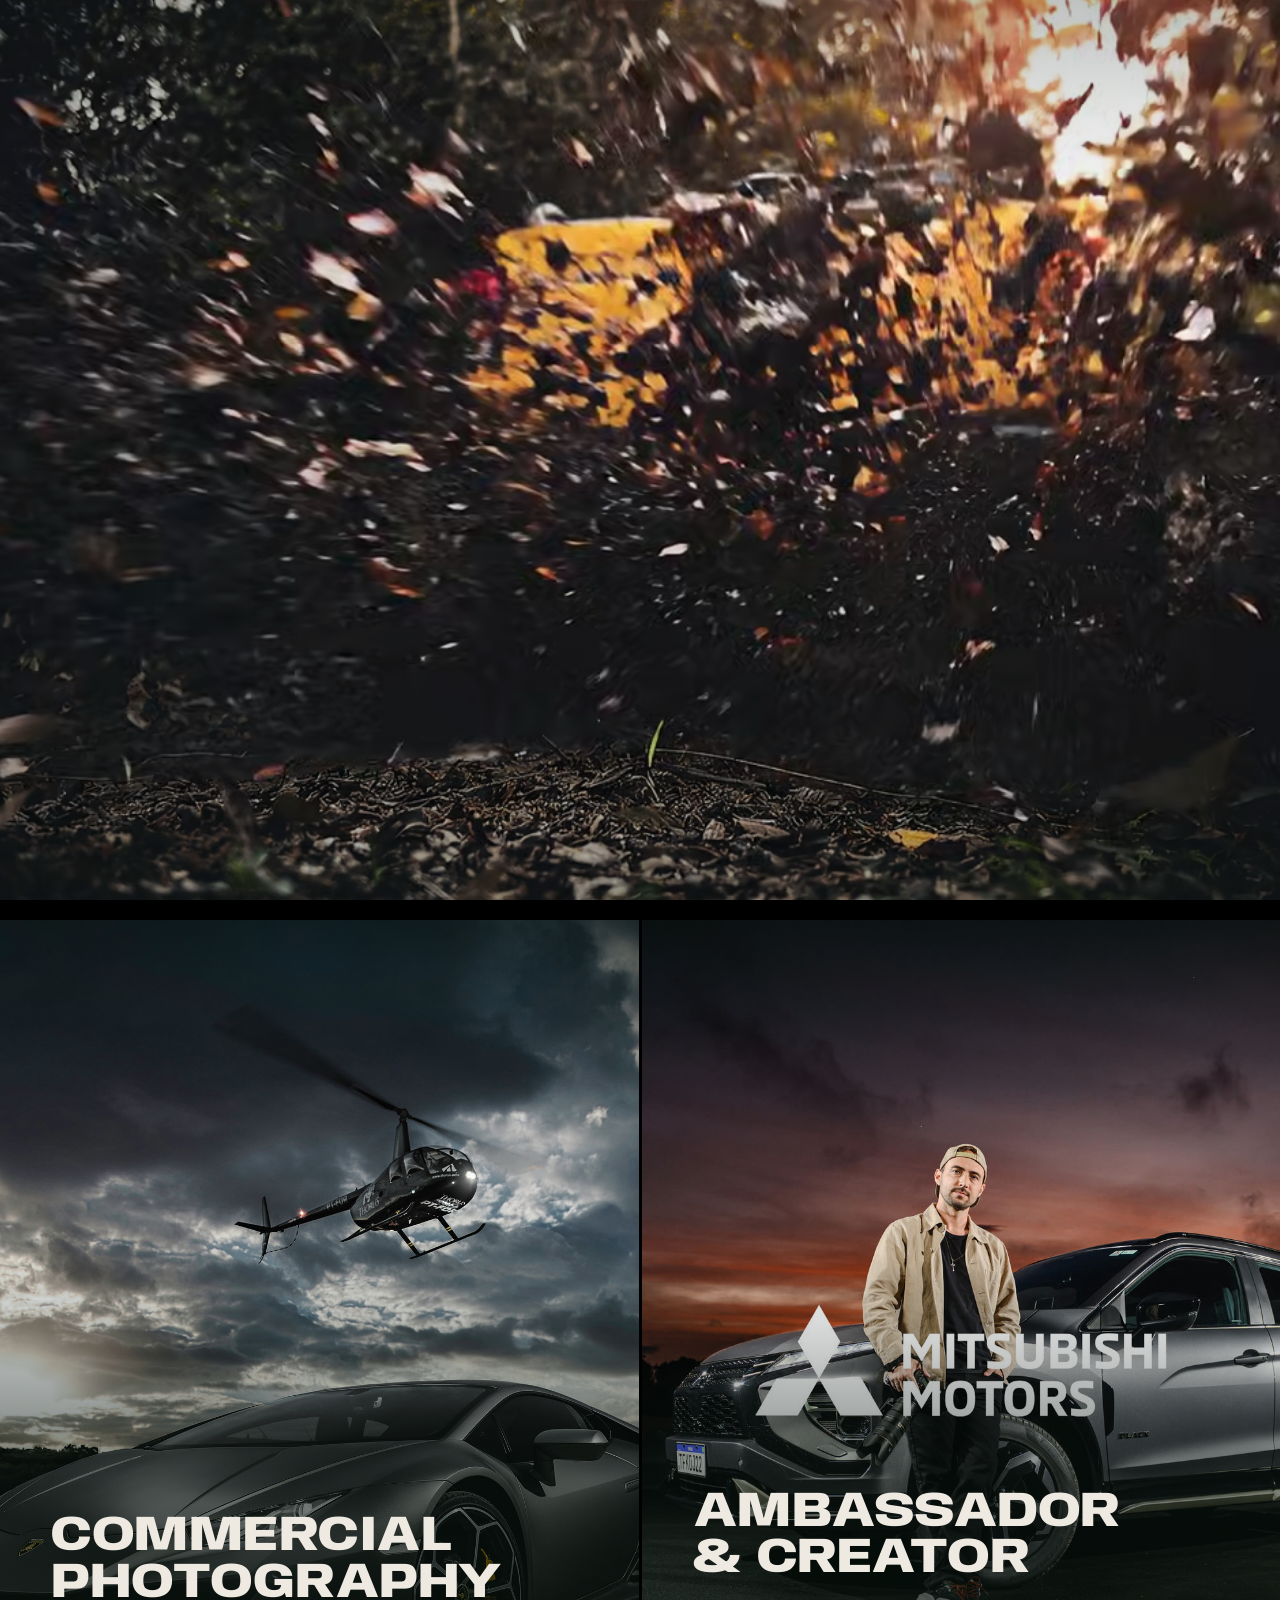
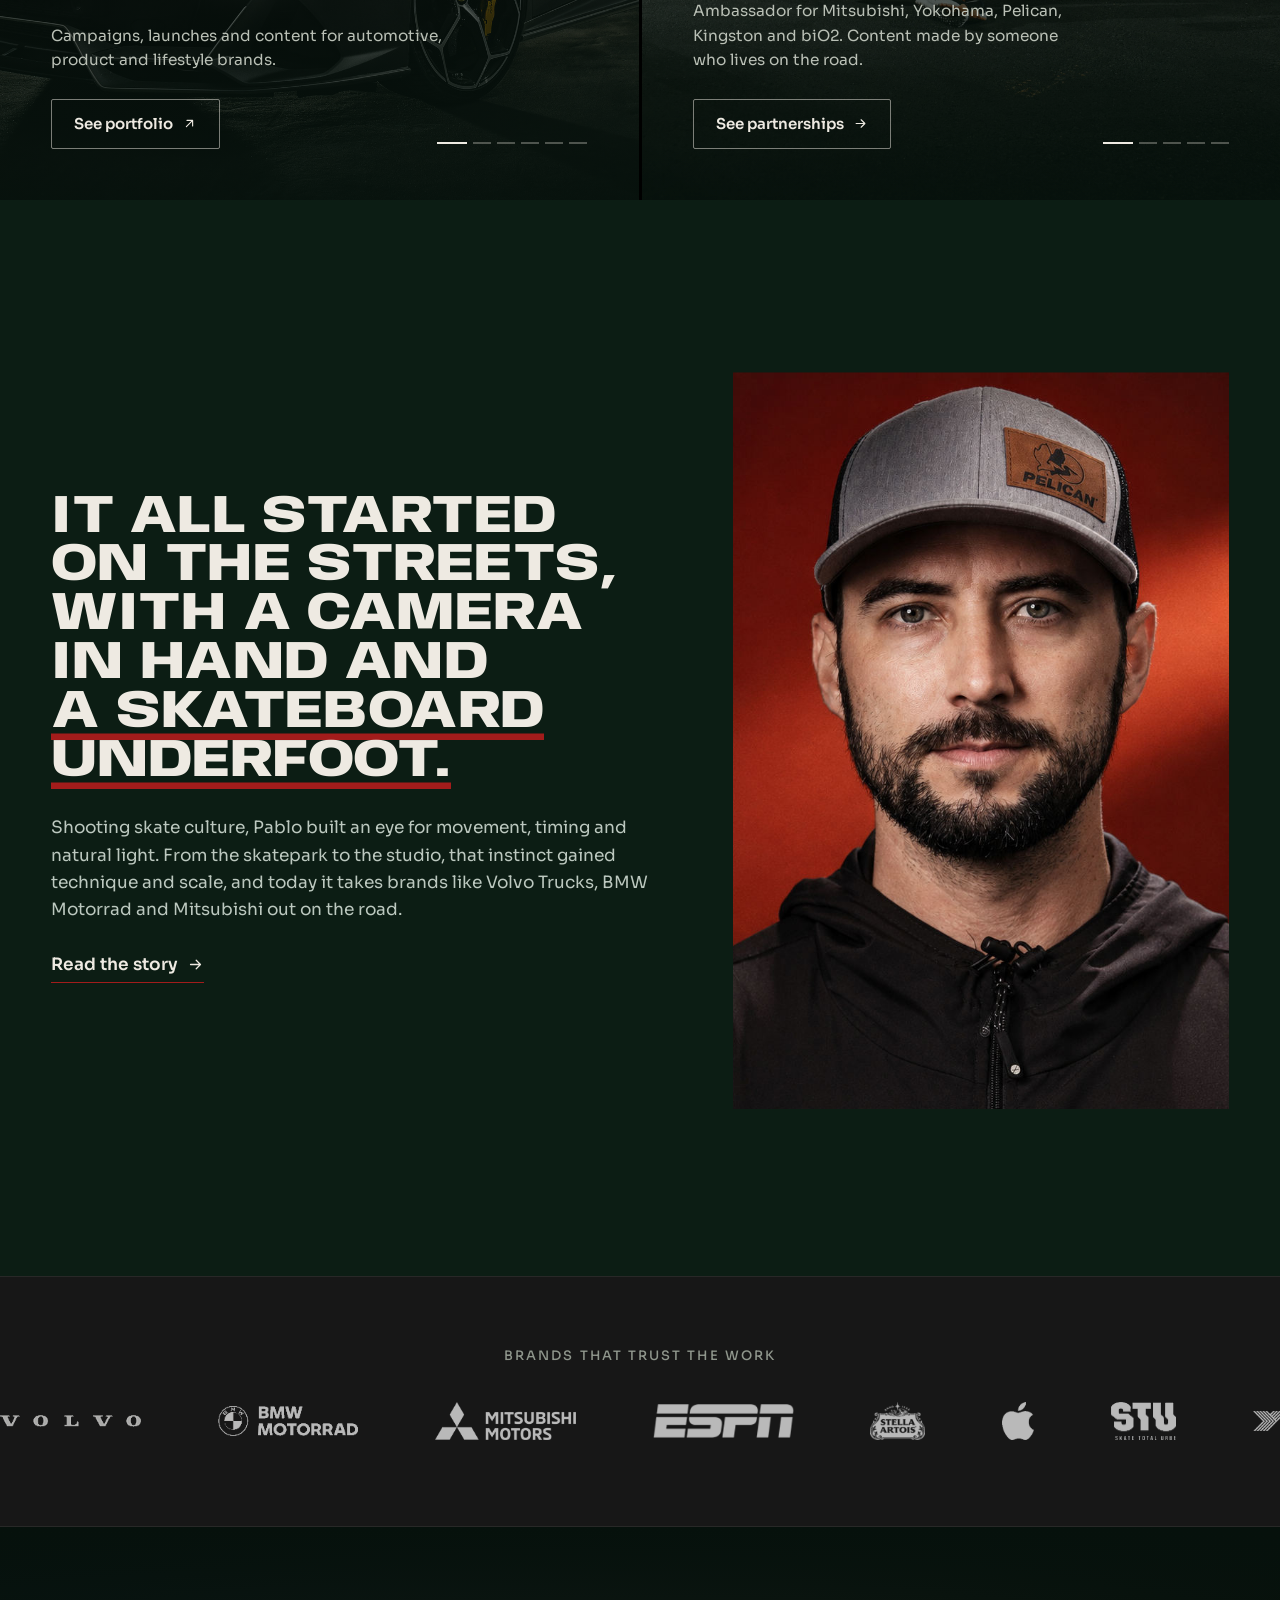
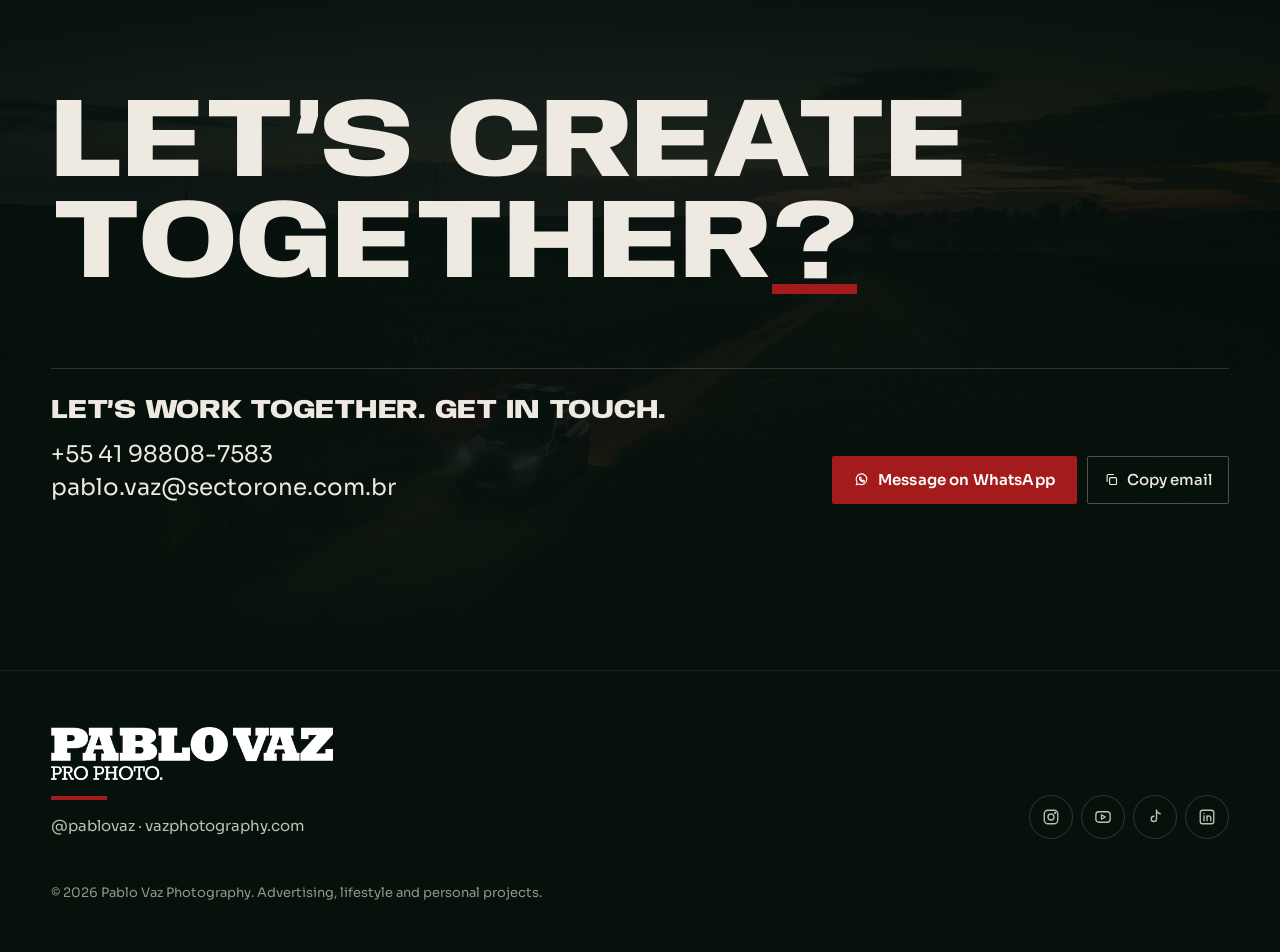
==== index.html @ 0d86bcf2 "Add files via upload" ====
<!DOCTYPE html>
<html lang="en" data-red="carmesim" data-font="esportivo" data-texto="sora">
<head>
<meta charset="utf-8">
<meta name="viewport" content="width=device-width, initial-scale=1">
<title>Pablo Vaz Photography</title>
<meta name="description" content="Pablo Vaz, commercial automotive, off-road and lifestyle photographer and brand ambassador.">
<link rel="canonical" href="https://www.vazphotography.com/">
<link rel="alternate" hreflang="pt-BR" href="https://www.pablovaz.com/">
<link rel="alternate" hreflang="en" href="https://www.vazphotography.com/">
<link rel="alternate" hreflang="x-default" href="https://www.pablovaz.com/">
<link rel="preconnect" href="https://fonts.googleapis.com">
<link rel="preconnect" href="https://fonts.gstatic.com" crossorigin>
<link rel="stylesheet" href="https://fonts.googleapis.com/css2?family=Sora:wght@400;500;600&family=Zilla+Slab:wght@600;700&family=Anybody:wdth,wght@50..150,800&family=Gloock&display=swap">
<script>try{if("scrollRestoration" in history)history.scrollRestoration="manual";var nv=performance.getEntriesByType&&performance.getEntriesByType("navigation")[0];if(location.hash&&nv&&nv.type==="reload")history.replaceState(null,"",location.pathname+location.search);if(!location.hash)window.scrollTo(0,0)}catch(e){}
try{if(!location.hash&&!matchMedia("(prefers-reduced-motion: reduce)").matches)document.documentElement.classList.add("vid","intro-on")}catch(e){}</script>
<link rel="stylesheet" href="css/site.css">

</head>
<body>

<header class="top" id="top">
  <div class="wrap">
    <a class="mark" href="#inicio" aria-label="Pablo Vaz Pro Photo, home"><img src="img/logo.png" width="500" height="94" alt="Pablo Vaz Pro Photo"></a>
    <nav class="nav" aria-label="Main">
      <a class="l" href="https://pablovaz.myportfolio.com" target="_blank" rel="noopener">Portfolio <svg class="i" viewBox="0 0 24 24" aria-hidden="true"><path d="M7 17 17 7M8 7h9v9"/></svg></a>
      <a class="l" href="/about">About</a>
      <a class="l" href="/partnerships">Partnerships</a>
      <a class="l" href="#contato">Contact</a>
      <div class="lang" role="group" aria-label="Language"><a href="https://www.pablovaz.com/" lang="pt-BR" hreflang="pt-BR" aria-label="Português (Brasil)"><svg viewBox="0 0 28 20" aria-hidden="true"><rect width="28" height="20" fill="#009C3B"/><path d="M14 2.6 25.4 10 14 17.4 2.6 10Z" fill="#FFDF00"/><circle cx="14" cy="10" r="4.7" fill="#002776"/><path d="M9.5 9.2c2.9-.7 6.3-.2 9 1.4" stroke="#fff" stroke-width=".9" fill="none"/></svg></a><a href="https://www.vazphotography.com/" lang="en" hreflang="en" aria-label="English (US)" aria-current="true"><svg viewBox="0 0 28 20" aria-hidden="true"><rect width="28" height="20" fill="#fff"/><rect y="0.000" width="28" height="1.538" fill="#B22234"/><rect y="3.077" width="28" height="1.538" fill="#B22234"/><rect y="6.154" width="28" height="1.538" fill="#B22234"/><rect y="9.231" width="28" height="1.538" fill="#B22234"/><rect y="12.308" width="28" height="1.538" fill="#B22234"/><rect y="15.385" width="28" height="1.538" fill="#B22234"/><rect y="18.462" width="28" height="1.538" fill="#B22234"/><rect width="12" height="10.769" fill="#3C3B6E"/><circle cx="1.40" cy="1.50" r=".45" fill="#fff"/><circle cx="3.50" cy="1.50" r=".45" fill="#fff"/><circle cx="5.60" cy="1.50" r=".45" fill="#fff"/><circle cx="7.70" cy="1.50" r=".45" fill="#fff"/><circle cx="9.80" cy="1.50" r=".45" fill="#fff"/><circle cx="2.45" cy="4.00" r=".45" fill="#fff"/><circle cx="4.55" cy="4.00" r=".45" fill="#fff"/><circle cx="6.65" cy="4.00" r=".45" fill="#fff"/><circle cx="8.75" cy="4.00" r=".45" fill="#fff"/><circle cx="10.85" cy="4.00" r=".45" fill="#fff"/><circle cx="1.40" cy="6.50" r=".45" fill="#fff"/><circle cx="3.50" cy="6.50" r=".45" fill="#fff"/><circle cx="5.60" cy="6.50" r=".45" fill="#fff"/><circle cx="7.70" cy="6.50" r=".45" fill="#fff"/><circle cx="9.80" cy="6.50" r=".45" fill="#fff"/><circle cx="2.45" cy="9.00" r=".45" fill="#fff"/><circle cx="4.55" cy="9.00" r=".45" fill="#fff"/><circle cx="6.65" cy="9.00" r=".45" fill="#fff"/><circle cx="8.75" cy="9.00" r=".45" fill="#fff"/><circle cx="10.85" cy="9.00" r=".45" fill="#fff"/></svg></a></div>
      <button class="burger" aria-label="Open menu" aria-expanded="false" aria-controls="sheet"><span></span></button>
    </nav>
  </div>
</header>
<div class="sheet" id="sheet" aria-label="Menu">
  <a class="dfont" href="https://pablovaz.myportfolio.com" target="_blank" rel="noopener">Portfolio</a>
  <a class="dfont" href="/about">About</a>
  <a class="dfont" href="/partnerships">Partnerships</a>
  <a class="dfont" href="#contato">Contact</a>
</div>

<main>
<section class="hero" id="inicio">
  <div class="ph"><img src="img/hero-169.jpg" width="2400" height="1350" alt="Yellow pickup truck on an off-road forest trail kicking up leaves and mud" fetchpriority="high"><video id="intro" muted autoplay playsinline webkit-playsinline disablepictureinpicture preload="auto" aria-hidden="true"></video></div>
  <div class="wrap">
    <h1 class="display">
      <span class="ln"><span>Photography</span></span>
      <span class="ln"><span>for brands</span></span>
      <span class="ln"><span>that go <span class="underline">far.</span></span></span>
    </h1>
    <p class="lead">Commercial automotive, off-road and lifestyle photography. 23 years creating images for Volvo Trucks, BMW Motorrad, Mitsubishi and ESPN.</p>
    <div class="ctas">
      <a class="btn btn-red" href="https://pablovaz.myportfolio.com" target="_blank" rel="noopener">Portfolio <svg class="i" viewBox="0 0 24 24" aria-hidden="true"><path d="M5 12h14M13 6l6 6-6 6"/></svg></a>
    </div>
  </div>
  <a class="cue" href="#frentes" aria-label="Scroll to content"><svg class="i" viewBox="0 0 24 24" aria-hidden="true"><path d="M12 5v14M6 13l6 6 6-6"/></svg></a>
</section>

<section class="choose" id="frentes" aria-label="Two paths">
  <a class="opt" href="https://pablovaz.myportfolio.com" target="_blank" rel="noopener">
    <div class="slides" aria-hidden="true">
      <img src="img/com/1.jpg" alt="Lamborghini Huracán with a helicopter in the background" loading="lazy" decoding="async">
      <img src="img/com/2.jpg" alt="Skater mid-trick at STU" loading="lazy" decoding="async">
      <img src="img/com/3.jpg" alt="Model leaning on an electric SUV in the studio" loading="lazy" decoding="async">
      <img src="img/com/4.jpg" alt="Yacht cruising at sunset" loading="lazy" decoding="async">
      <img src="img/com/5.jpg" alt="Geely EX5 tail light" loading="lazy" decoding="async">
      <img src="img/com/6.jpg" alt="Smirnoff bottle on aged paper" loading="lazy" decoding="async">
    </div>
    <div class="in">
      <h2 class="dfont">Commercial<br>photography</h2>
      <p>Campaigns, launches and content for automotive, product and lifestyle brands.</p>
      <span class="pill">See portfolio <svg class="i" viewBox="0 0 24 24" aria-hidden="true"><path d="M7 17 17 7M8 7h9v9"/></svg></span>
    </div>
    <div class="dots" aria-hidden="true"><i></i><i></i><i></i><i></i><i></i><i></i></div>
  </a>
  <a class="opt" href="/partnerships">
    <div class="slides" aria-hidden="true">
      <img src="img/parc/mitsubishi.jpg" alt="Pablo Vaz with a Mitsubishi SUV" loading="lazy" decoding="async">
      <img src="img/parc/yokohama.jpg" alt="Yokohama Geolandar tire on the trail" loading="lazy" decoding="async">
      <img src="img/parc/pelican.jpg" alt="Pelican case with a drone in a truck bed" loading="lazy" decoding="async">
      <img src="img/parc/kingston.jpg" alt="Kingston card going into the camera" loading="lazy" decoding="async">
      <img src="img/parc/bio2.jpg" alt="Pablo Vaz wearing a biO2 cap and sunglasses" loading="lazy" decoding="async">
    </div>
    <div class="in">
      <h2 class="dfont">Ambassador<br>&amp; Creator</h2>
      <p>Ambassador for Mitsubishi, Yokohama, Pelican, Kingston and biO2. Content made by someone who lives on the road.</p>
      <span class="pill">See partnerships <svg class="i" viewBox="0 0 24 24" aria-hidden="true"><path d="M5 12h14M13 6l6 6-6 6"/></svg></span>
    </div>
    <div class="dots" aria-hidden="true"><i></i><i></i><i></i><i></i><i></i></div>
  </a>
</section>

<section class="story sec" id="historia">
  <div class="wrap grid">
    <div>
      <blockquote class="dfont rv">It all started on the streets, with a camera in hand and <em>a skateboard underfoot.</em></blockquote>
      <p class="rv">Shooting skate culture, Pablo built an eye for movement, timing and natural light. From the skatepark to the studio, that instinct gained technique and scale, and today it takes brands like Volvo Trucks, BMW Motorrad and Mitsubishi out on the road.</p>
      <a class="link rv" href="/about">Read the story <svg class="i" viewBox="0 0 24 24" aria-hidden="true"><path d="M5 12h14M13 6l6 6-6 6"/></svg></a>
    </div>
    <figure class="rv-clip"><div class="media" data-parallax="0.1"><img src="img/retrato.jpg" width="1254" height="1254" loading="lazy" decoding="async" alt="Portrait of Pablo Vaz wearing a cap, red background"></div></figure>
  </div>
</section>

<section class="clients" aria-labelledby="t-cli">
  <h2 id="t-cli">Brands that trust the work</h2>
  <div class="marquee">
    <ul>
      <li><img src="img/logos/volvo.png" alt="Volvo Trucks"></li>
      <li><img src="img/logos/bmw.png" alt="BMW Motorrad"></li>
      <li><img src="img/logos/mitsubishi.png" alt="Mitsubishi Motors"></li>
      <li><img src="img/logos/espn.png" alt="ESPN"></li>
      <li><img src="img/logos/stella.png" alt="Stella Artois"></li>
      <li><img src="img/logos/apple.png" alt="Apple"></li>
      <li><img src="img/logos/stu.png" alt="STU"></li>
      <li><img src="img/logos/yokohama.png" alt="Yokohama"></li>
      <li><img src="img/logos/pelican.png" alt="Pelican"></li>
      <li><img src="img/logos/kingston.png" alt="Kingston"></li>
    </ul>
    <ul aria-hidden="true">
      <li><img src="img/logos/volvo.png" alt=""></li>
      <li><img src="img/logos/bmw.png" alt=""></li>
      <li><img src="img/logos/mitsubishi.png" alt=""></li>
      <li><img src="img/logos/espn.png" alt=""></li>
      <li><img src="img/logos/stella.png" alt=""></li>
      <li><img src="img/logos/apple.png" alt=""></li>
      <li><img src="img/logos/stu.png" alt=""></li>
      <li><img src="img/logos/yokohama.png" alt=""></li>
      <li><img src="img/logos/pelican.png" alt=""></li>
      <li><img src="img/logos/kingston.png" alt=""></li>
    </ul>
  </div>
</section>

<section class="contact sec" id="contato">
  <div class="bgimg" aria-hidden="true"><img src="img/estrada.jpg" alt="" loading="lazy" decoding="async"></div>
  <div class="wrap">
    <h2 class="display big rv">Let&rsquo;s create<br>together<span class="underline">?</span></h2>
    <div class="row rv">
      <div>
        <h3 class="dfont">Let&rsquo;s work together. Get in touch.</h3>
        <p><a href="https://wa.me/5541988087583" target="_blank" rel="noopener">+55 41 98808-7583</a><br><a href="mailto:pablo.vaz@sectorone.com.br">pablo.vaz@sectorone.com.br</a></p>
      </div>
      <div class="acts">
        <a class="btn btn-red" href="https://wa.me/5541988087583" target="_blank" rel="noopener">
          <svg class="i" viewBox="0 0 24 24" aria-hidden="true"><path d="M20.5 11.6a8.5 8.5 0 0 1-12.6 7.5L3.5 20.5l1.4-4.3a8.5 8.5 0 1 1 15.6-4.6Z"/><path d="M9 8.6c.2-.5.5-.5.8-.5h.5c.2 0 .4 0 .5.4l.7 1.6c.1.2 0 .4-.1.6l-.5.6c-.1.1-.2.3 0 .5.5.8 1.3 1.6 2.2 2.1.2.1.4.1.5 0l.6-.7c.2-.2.4-.2.6-.1l1.6.8c.2.1.3.2.3.4 0 .5-.2 1.2-.8 1.5-.6.3-1.5.4-3-.3a9 9 0 0 1-3.7-3.6c-.7-1.3-.5-2.4-.2-2.9Z"/></svg>
          Message on WhatsApp</a>
        <button class="copy-btn" data-copy="pablo.vaz@sectorone.com.br"><svg class="i" viewBox="0 0 24 24" aria-hidden="true"><rect x="9" y="9" width="11" height="11" rx="1.5"/><path d="M5 15V5.5A1.5 1.5 0 0 1 6.5 4H15"/></svg><span>Copy email</span></button>
      </div>
    </div>
  </div>
</section>
</main>

<footer>
  <div class="wrap">
    <div class="sign"><img src="img/logo.png" width="500" height="94" alt="Pablo Vaz Pro Photo" loading="lazy"><i></i><span>@pablovaz · vazphotography.com</span></div>
    <div class="social">
      <a href="https://www.instagram.com/pablovaz" target="_blank" rel="noopener" aria-label="Instagram"><svg class="i" viewBox="0 0 24 24"><rect x="3" y="3" width="18" height="18" rx="5"/><circle cx="12" cy="12" r="4"/><circle cx="17.5" cy="6.5" r=".6" fill="currentColor"/></svg></a>
      <a href="https://www.youtube.com/pablovaz" target="_blank" rel="noopener" aria-label="YouTube"><svg class="i" viewBox="0 0 24 24"><rect x="2.5" y="5" width="19" height="14" rx="4"/><path d="m10 9 5 3-5 3Z"/></svg></a>
      <a href="https://www.tiktok.com/@pablovazfoto" target="_blank" rel="noopener" aria-label="TikTok"><svg class="i" viewBox="0 0 24 24"><path d="M14 3v11.5a3.5 3.5 0 1 1-3.5-3.5"/><path d="M14 3c.4 2.7 2.3 4.5 5 4.7"/></svg></a>
      <a href="https://www.linkedin.com/in/photovaz/" target="_blank" rel="noopener" aria-label="LinkedIn"><svg class="i" viewBox="0 0 24 24"><rect x="3" y="3" width="18" height="18" rx="3"/><path d="M8 10.5V17M8 7.2v.1M12 17v-6.5M12 13.5c0-1.8 1-3 2.5-3s2.5 1 2.5 3V17"/></svg></a>
    </div>
    <p class="legal">© 2026 Pablo Vaz Photography. Advertising, lifestyle and personal projects.</p>
  </div>
</footer>

<script src="js/site.js"></script>
<script>
(function(){
  var root=document.documentElement;
  // Hero: intro video, then the still photo with a slow zoom out

  var hero=document.getElementById('inicio'), vid=document.getElementById('intro');
  function go(){ if(hero.classList.contains('go'))return; root.classList.remove('intro-on'); hero.classList.add('go') }
  function still(){ if(hero.classList.contains('go'))return; if(vid)vid.remove(); go() }
  if(root.classList.contains('vid')&&vid&&vid.play){
    var started=false;
    vid.muted=true; vid.defaultMuted=true; vid.setAttribute('muted','');
    var W=window.innerWidth,H=window.innerHeight,tall=W<900&&H>W;
    vid.poster=tall?'img/intro-poster-mobile.jpg':'img/intro-poster.jpg';
    vid.src=tall?'img/intro-mobile.mp4':(W<900?'img/intro-720.mp4':'img/intro.mp4');
    vid.addEventListener('playing',function(){started=true});
    vid.addEventListener('ended',function(){vid.classList.add('out');go();setTimeout(function(){vid.remove()},900)});
    var usedAnim=false;
    function fallback(){
      if(usedAnim||hero.classList.contains('go'))return; usedAnim=true;
      var a=new Image(); a.className='anim'; a.alt=''; a.setAttribute('aria-hidden','true');
      a.onload=function(){ if(vid)vid.remove(); setTimeout(function(){a.classList.add('out');go();setTimeout(function(){a.remove()},900)},4000) };
      a.onerror=function(){ a.remove(); still() };
      a.src=tall?'img/intro-mobile.avif':'img/intro-wide.avif';
      vid.parentElement.appendChild(a);
      setTimeout(function(){ if(!a.complete)still() },8000);
    }
    vid.addEventListener('error',fallback);
    var pr=vid.play(); if(pr&&pr.catch)pr.catch(fallback);
    setTimeout(function(){if(!started)fallback()},9000);
    window.addEventListener('load',function(){window.scrollTo(0,0)});
  } else { root.classList.remove('vid','intro-on'); hero.classList.add('go') }
})();
</script>
</body>
</html>
---- css/site.css ----
:root{
  color-scheme: dark;
  --carvao:#171717;
  --mata:#06110C;
  --verde:#0C1D14;
  --musgo:#23402D;
  --osso:#EEEAE2;
  --osso-2:#BAC0B6;
  --osso-3:#8F968C;
  --carmesim:#A31C1B;
  --mitsubishi:#E60012;
  --red:var(--carmesim);
  --body:"Sora",system-ui,-apple-system,"Segoe UI",sans-serif;--bvar:normal;
  --gutter:clamp(16px,4vw,56px);
  --ease:cubic-bezier(.16,1,.3,1);
  /* display font (switchable) */
  --display:"Zilla Slab",Georgia,serif;--dw:700;--dtt:uppercase;--dls:-.01em;--dlh:.94;--ds:1;--dvar:normal;
}
html[data-texto="bricolage"]{--body:"Bricolage Grotesque",system-ui,sans-serif;--bvar:normal}
html[data-texto="sora"]{--body:"Sora",system-ui,sans-serif;--bvar:normal}
html[data-font="esportivo"]{--display:"Anybody","Arial Black",sans-serif;--dw:800;--dtt:uppercase;--dls:-.01em;--dlh:.92;--ds:.8;--dvar:"wdth" 118}
html[data-font="editorial"]{--display:"Gloock",Georgia,serif;--dw:400;--dtt:none;--dls:-.02em;--dlh:1;--ds:.96;--dvar:normal}
:root:not([data-theme="light"]){color-scheme:dark}
@media (prefers-color-scheme: dark){:root:not([data-theme="light"]){--bg:var(--carvao)}}
:root[data-theme="dark"]{--bg:var(--carvao)}

*{box-sizing:border-box;margin:0;padding:0}
html{scroll-behavior:smooth;-webkit-text-size-adjust:100%}
body{background:var(--carvao);color:var(--osso);font-family:var(--body);font-variation-settings:var(--bvar);font-size:17px;line-height:1.6;overflow-x:hidden;-webkit-font-smoothing:antialiased;scrollbar-color:var(--musgo) var(--mata)}
::selection{background:var(--red);color:#fff}
::-webkit-scrollbar{width:10px;background:var(--mata)}
::-webkit-scrollbar-thumb{background:var(--musgo);border-radius:10px;border:2px solid var(--mata)}
:focus-visible{outline:2px solid var(--red);outline-offset:3px;border-radius:2px}
img{display:block;max-width:100%;height:auto}
a{color:inherit;text-underline-offset:.25em;text-decoration-thickness:1px}
.wrap{padding-inline:var(--gutter);max-width:1480px;margin-inline:auto}
.display,.dfont{font-family:var(--display);font-weight:var(--dw);text-transform:var(--dtt);letter-spacing:var(--dls);line-height:var(--dlh);font-variation-settings:var(--dvar)}
.display{text-wrap:balance}
svg.i{width:1em;height:1em;flex:none;stroke:currentColor;fill:none;stroke-width:1.8;stroke-linecap:round;stroke-linejoin:round}

/* Buttons */
.btn{display:inline-flex;align-items:center;gap:.6em;min-height:48px;padding:.8em 1.4em;font:600 15px/1 var(--body);letter-spacing:.01em;text-decoration:none;border-radius:2px;border:1px solid transparent;cursor:pointer;transition:background .3s var(--ease),color .3s var(--ease),border-color .3s var(--ease),transform .3s var(--ease)}
.btn-red{background:var(--red);color:#fff}
.btn-red:hover{background:color-mix(in srgb,var(--red) 82%,#fff)}
.btn-ghost{border-color:rgba(238,234,226,.45);color:var(--osso);background:rgba(10,14,11,.25)}
.btn-ghost:hover{border-color:var(--osso);background:rgba(238,234,226,.08)}
.btn[aria-disabled="true"]{opacity:.55;cursor:default;pointer-events:none}
.btn:active{transform:translateY(1px)}
.btn .i{transition:transform .4s var(--ease)}
.btn:hover .i{transform:translateX(3px)}

/* Header */
.top{position:fixed;inset:0 0 auto 0;z-index:40;background:linear-gradient(180deg,rgba(6,17,12,.7),rgba(6,17,12,0))}
.top.scrolled{background:rgba(12,29,20,.86);backdrop-filter:blur(14px) saturate(1.2);-webkit-backdrop-filter:blur(14px) saturate(1.2);box-shadow:0 1px 0 rgba(238,234,226,.06)}
.top .wrap{display:flex;align-items:center;justify-content:space-between;height:80px;gap:24px}
.mark{display:block;text-decoration:none;filter:drop-shadow(0 2px 10px rgba(0,0,0,.45))}
.mark img{height:40px;width:auto}
.nav{display:flex;align-items:center;gap:34px}
.nav a.l{font-size:15px;font-weight:500;text-decoration:none;color:var(--osso);display:inline-flex;align-items:center;gap:.35em;position:relative;padding-block:6px;text-shadow:0 1px 14px rgba(0,0,0,.6);transition:color .3s}
.nav a.l::after{content:"";position:absolute;left:0;right:0;bottom:0;height:2px;background:var(--red);transform:scaleX(0);transform-origin:left;transition:transform .45s var(--ease)}
.nav a.l:hover::after{transform:scaleX(1)}
.burger{display:none;background:none;border:0;color:var(--osso);width:48px;height:48px;align-items:center;justify-content:center;cursor:pointer}
.burger span{display:block;width:24px;height:2px;background:currentColor;position:relative;transition:background .2s}
.burger span::before,.burger span::after{content:"";position:absolute;left:0;width:24px;height:2px;background:currentColor;transition:transform .35s var(--ease)}
.burger span::before{top:-7px}.burger span::after{top:7px}
.menu-open .burger span{background:transparent}
.menu-open .burger span::before{transform:translateY(7px) rotate(45deg)}
.menu-open .burger span::after{transform:translateY(-7px) rotate(-45deg)}
.sheet{position:fixed;inset:0;z-index:35;background:var(--verde);display:flex;flex-direction:column;justify-content:flex-end;padding:96px var(--gutter) 120px;clip-path:inset(0 0 100% 0);transition:clip-path .6s var(--ease);visibility:hidden}
.menu-open .sheet{clip-path:inset(0);visibility:visible}
.sheet a{font-size:calc(var(--ds)*clamp(44px,13vw,72px));line-height:1.06;text-decoration:none;display:block}

/* Hero */
.hero{position:relative;height:100svh;min-height:600px;overflow:hidden}
.hero .ph{position:absolute;inset:0;transform-origin:47% 60%;animation:arrive 3s cubic-bezier(.2,.75,.2,1) both}
.hero .ph img,.hero .ph video{position:absolute;inset:0;width:100%;height:100%;object-fit:cover;object-position:50% 50%}
.hero .ph img{transform-origin:47% 60%;animation:zoomout 42s cubic-bezier(.3,.1,.3,1) both}
.hero .ph video{display:none}
/* video intro mode */
.vid .hero .ph{animation:none;transform:scale(1.09)}
.vid .hero .ph img{animation:none;transition:opacity .7s ease}
.intro-on .hero .ph img{opacity:0}
.hero{background:#000}
.vid .hero .ph video{display:block;transition:opacity .7s ease}
.vid .hero .ph video.out,.hero .ph img.anim.out{opacity:0}
.hero .ph img.anim{position:absolute;inset:0;width:100%;height:100%;object-fit:cover;object-position:50% 50%;opacity:1!important;animation:none;transition:opacity .7s ease}
@media (max-width:899px) and (orientation:portrait){.hero .ph img{object-position:46% 50%}}
.vid .hero.go .ph{animation:zoomout 42s cubic-bezier(.3,.1,.3,1) both}
.vid .hero:not(.go) h1 .ln > span,.vid .hero:not(.go) .lead,.vid .hero:not(.go) .ctas,.vid .hero:not(.go) .cue,.vid .hero:not(.go) .underline::after{animation:none;opacity:0}
.vid .hero h1 .ln:nth-child(1) > span{animation-delay:.1s}
.vid .hero h1 .ln:nth-child(2) > span{animation-delay:.22s}
.vid .hero h1 .ln:nth-child(3) > span{animation-delay:.34s}
.vid .hero .underline::after{animation-delay:.9s}
.vid .hero .lead{animation-delay:.7s}
.vid .hero .ctas{animation-delay:.85s}
.vid .hero .cue{animation-delay:1.1s}
.vid .hero::after{opacity:.35;transition:opacity 1.2s ease}
.vid .hero.go::after{opacity:1}
.intro-on .top{opacity:0;pointer-events:none}
.top{transition:opacity .8s ease,background .4s var(--ease),backdrop-filter .4s}
.hero::after{content:"";position:absolute;inset:0;background:
  linear-gradient(180deg,rgba(6,17,12,.72) 0%,rgba(6,17,12,.3) 13%,rgba(6,17,12,0) 28%),
  linear-gradient(0deg,rgba(6,17,12,.92) 0%,rgba(6,17,12,.35) 42%,rgba(6,17,12,0) 70%),
  linear-gradient(90deg,rgba(6,17,12,.55) 0%,rgba(6,17,12,0) 55%);pointer-events:none}
.hero .wrap{position:relative;z-index:2;height:100%;display:flex;flex-direction:column;justify-content:flex-end;padding-bottom:clamp(48px,9vh,96px)}
.hero h1{font-size:calc(var(--ds)*clamp(44px,7.2vw,108px))}
.hero h1 .ln{display:block;white-space:nowrap;overflow:hidden;padding:.14em 0 .06em;margin-top:-.14em}
.hero h1 .ln > span{display:inline-block;animation:rise 1.2s var(--ease) both}
.hero h1 .ln:nth-child(1) > span{animation-delay:1.5s}
.hero h1 .ln:nth-child(2) > span{animation-delay:1.64s}
.hero h1 .ln:nth-child(3) > span{animation-delay:1.78s}
.underline{position:relative;display:inline-block}
.underline::after{content:"";position:absolute;left:0;right:0;bottom:.02em;height:.09em;background:var(--red);transform-origin:left;animation:bar 1s var(--ease) 2.3s both}
.hero p.lead{margin-top:26px;max-width:46ch;font-size:clamp(16px,1.35vw,19px);color:var(--osso-2);animation:fade 1s var(--ease) 2.2s both}
.hero .ctas{display:flex;flex-wrap:wrap;gap:12px;margin-top:30px;animation:fade 1s var(--ease) 2.35s both}
.cue{position:absolute;right:var(--gutter);bottom:clamp(48px,9vh,96px);z-index:2;width:52px;height:52px;border-radius:50%;border:1px solid rgba(238,234,226,.4);display:grid;place-items:center;color:var(--osso);text-decoration:none;animation:fade 1s var(--ease) 2.6s both;transition:border-color .3s,background .3s}
.cue:hover{border-color:var(--osso);background:rgba(238,234,226,.08)}
.cue svg{width:20px;height:20px;animation:bob 2.2s var(--ease) 3.4s infinite}
@keyframes bob{0%,100%{transform:none}50%{transform:translateY(5px)}}
@keyframes arrive{
  0%{transform:scale(1.55) translate(3%,2%);filter:blur(10px) brightness(.55)}
  8%{transform:scale(1.42) translate(2.2%,1.2%)}
  16%{transform:scale(1.3) translate(-1%,1.4%);filter:blur(4px) brightness(.8)}
  24%{transform:scale(1.2) translate(.6%,.6%)}
  34%{transform:scale(1.13) translate(-.3%,.4%);filter:blur(.5px)}
  100%{transform:scale(1.06);filter:none}}
@keyframes zoomout{from{transform:scale(1.09)}to{transform:scale(1)}}
@keyframes rise{from{transform:translateY(105%)}to{transform:none}}
@keyframes bar{from{transform:scaleX(0)}to{transform:scaleX(1)}}
@keyframes fade{from{opacity:0;transform:translateY(14px);filter:blur(4px)}to{opacity:1;transform:none;filter:none}}

/* Section rhythm */
section{position:relative}
.sec{padding-block:clamp(88px,13vw,180px)}
.h2{font-size:calc(var(--ds)*clamp(40px,5.6vw,84px))}

/* Two fronts */
#frentes{padding-top:clamp(12px,1.6vw,22px)}
.paths{display:grid;grid-template-columns:repeat(2,minmax(0,1fr));gap:clamp(12px,1.6vw,22px)}
.path{position:relative;display:block;overflow:hidden;text-decoration:none;aspect-ratio:4/5;max-height:86vh;width:100%;background:var(--mata);isolation:isolate}
.path .media{position:absolute;inset:-8% 0;will-change:transform}
.path img{width:100%;height:100%;object-fit:cover;transition:transform 1.2s var(--ease),filter 1.2s var(--ease);filter:saturate(.92)}
.path:hover img{transform:scale(1.045);filter:saturate(1.05)}
.path::after{content:"";position:absolute;inset:0;background:linear-gradient(0deg,rgba(6,17,12,.94) 0%,rgba(6,17,12,.2) 50%,rgba(6,17,12,0) 75%);z-index:1}
.path .txt{position:absolute;left:0;right:0;bottom:0;z-index:2;padding:clamp(22px,3vw,40px)}
.path h2{font-size:calc(var(--ds)*clamp(34px,3.6vw,56px))}
.path h2::after{content:"";display:block;height:3px;width:44px;background:var(--red);margin-top:16px;transition:width .7s var(--ease)}
.path:hover h3::after{width:120px}
.path p{margin-top:14px;max-width:40ch;color:var(--osso-2);font-size:16px}
.path .go{margin-top:20px;display:inline-flex;align-items:center;gap:.5em;font-weight:600;font-size:15px}
.path .go .i{transition:transform .5s var(--ease)}
.path:hover .go .i{transform:translate(3px,-3px)}

/* Story */
.story{background:var(--verde);overflow:hidden}
.story .grid{display:grid;grid-template-columns:minmax(0,1.1fr) minmax(0,.9fr);gap:clamp(40px,6vw,96px);align-items:center}
.story blockquote{font-size:calc(var(--ds)*clamp(40px,5.2vw,80px));text-wrap:balance}
.story blockquote em{font-style:normal;box-shadow:inset 0 -.12em 0 var(--red)}
.story p{margin-top:28px;max-width:52ch;color:#BCC8BF}
.story .link{margin-top:28px;display:inline-flex;align-items:center;gap:.5em;font-weight:600;text-decoration:none;border-bottom:1px solid var(--red);padding-bottom:4px}
.story figure{position:relative;aspect-ratio:2/3;max-height:84vh;overflow:hidden;margin-left:auto;width:100%}
.story figure .media{position:absolute;inset:-10% 0}
.story figure img{width:100%;height:100%;object-fit:cover}

/* Partnerships */
.partner .grid{display:grid;grid-template-columns:minmax(0,.85fr) minmax(0,1.15fr);gap:clamp(40px,6vw,96px);align-items:center}
.partner figure{aspect-ratio:2/3;overflow:hidden;position:relative;max-height:86vh}
.partner figure img{width:100%;height:100%;object-fit:cover}
.partner .copy p{color:var(--osso-2);max-width:50ch;margin-top:24px}
.ledger{display:grid;grid-template-columns:repeat(3,minmax(0,1fr));margin-top:44px;border-top:1px solid rgba(238,234,226,.16)}
.ledger div{padding:22px 18px 4px 0}
.ledger div + div{padding-left:18px;border-left:1px solid rgba(238,234,226,.16)}
.ledger b{display:block;font-size:calc(var(--ds)*clamp(44px,5vw,72px));line-height:1;font-variant-numeric:tabular-nums}
.ledger span{display:block;margin-top:8px;font-size:14px;color:var(--osso-2);line-height:1.4}
.roster{margin-top:40px;display:flex;flex-wrap:wrap;align-items:center;gap:10px 14px}
.roster a,.roster button{display:grid;place-items:center;min-height:56px;padding:8px 12px;background:none;border:0;border-radius:2px;cursor:pointer;transition:transform .45s var(--ease)}
.roster img{height:auto;width:auto;max-height:34px;max-width:118px;opacity:.82;transition:opacity .3s}
.roster a:hover,.roster button:hover{transform:translateY(-4px) scale(1.08)}
.roster a:hover img,.roster button:hover img{opacity:1}
.roster .tag{display:block;margin-top:6px;font:600 11px/1 var(--body);letter-spacing:.12em;text-transform:uppercase;color:#fff;background:var(--red);padding:4px 6px;border-radius:2px}
.partner .ctas{margin-top:40px;display:flex;flex-wrap:wrap;gap:12px}

/* Logos marquee */
.clients{border-block:1px solid rgba(238,234,226,.08);padding-block:clamp(44px,6vw,72px);overflow:hidden}
.clients h2{font:500 13px/1 var(--body);letter-spacing:.16em;text-transform:uppercase;color:var(--osso-3);text-align:center;margin-bottom:26px}
.marquee{display:flex;width:max-content;animation:marq 38s linear infinite}
.clients:hover .marquee{animation-play-state:paused}
.marquee ul{display:flex;align-items:center;gap:clamp(48px,6vw,88px);padding:14px clamp(48px,6vw,88px) 14px 0;list-style:none}
.marquee img{height:auto;width:auto;max-height:clamp(28px,3vw,44px);max-width:clamp(104px,11vw,160px);opacity:.7;transition:opacity .35s,transform .5s var(--ease)}
.marquee img:hover{opacity:1;transform:translateY(-6px) scale(1.14)}
@keyframes marq{to{transform:translateX(-50%)}}

/* Contact */
.contact{position:relative;overflow:hidden;background:var(--mata)}
.contact .bgimg{position:absolute;inset:0;opacity:.32}
.contact .bgimg img{width:100%;height:100%;object-fit:cover}
.contact::before{content:"";position:absolute;inset:0;background:linear-gradient(180deg,var(--mata) 0%,rgba(6,17,12,.55) 45%,var(--mata) 100%);z-index:1}
.contact .wrap{position:relative;z-index:2}
.contact .big{font-size:calc(var(--ds)*clamp(60px,11vw,176px));line-height:.9}
.contact .row{margin-top:clamp(40px,6vw,72px);padding-top:28px;border-top:1px solid rgba(238,234,226,.16);display:grid;grid-template-columns:minmax(0,1fr) auto;gap:24px 48px;align-items:end}
.contact .row h3{font-size:calc(var(--ds)*clamp(26px,2.6vw,38px));line-height:1.05}
.contact .row p{margin-top:14px;font-size:clamp(19px,1.8vw,24px);line-height:1.4;color:var(--osso-2)}
.contact .row p a{text-decoration:none;color:var(--osso)}
.contact .acts{display:flex;flex-wrap:wrap;gap:10px}
.copy-btn{background:none;border:1px solid rgba(238,234,226,.3);color:var(--osso);min-height:48px;padding:0 16px;font:500 15px var(--body);border-radius:2px;cursor:pointer;display:inline-flex;align-items:center;gap:8px;transition:border-color .3s}
.copy-btn:hover{border-color:var(--osso)}
.copy-btn[data-done]{border-color:var(--red)}

footer{background:var(--mata);padding:56px 0 48px;border-top:1px solid rgba(238,234,226,.08)}
footer .wrap{display:flex;justify-content:space-between;align-items:flex-end;gap:24px;flex-wrap:wrap}
.sign img{width:clamp(200px,22vw,300px);height:auto}
.sign i{display:block;width:56px;height:4px;background:var(--red);margin:16px 0 12px}
.sign span{color:var(--osso-2);font-size:15px}
.social{display:flex;gap:8px}
.social a{width:44px;height:44px;display:grid;place-items:center;border:1px solid rgba(238,234,226,.18);border-radius:50%;color:var(--osso-2);transition:color .3s,border-color .3s}
.social a:hover{color:var(--osso);border-color:var(--red)}
.social svg{width:18px;height:18px}
.legal{width:100%;color:var(--osso-3);font-size:13px;margin-top:20px}

/* Coupon dialog */
dialog.cupom{margin:auto;border:1px solid var(--musgo);background:var(--verde);color:var(--osso);padding:clamp(24px,4vw,40px);width:min(440px,calc(100vw - 32px));border-radius:4px;box-shadow:0 30px 80px -20px rgba(0,0,0,.7)}
dialog.cupom::backdrop{background:rgba(6,10,8,.72);backdrop-filter:blur(6px)}
dialog.cupom[open]{animation:pop .5s var(--ease)}
@keyframes pop{from{opacity:0;transform:translateY(16px) scale(.98)}to{opacity:1;transform:none}}
.cupom .x{position:absolute;top:10px;right:10px;width:44px;height:44px;background:none;border:0;color:var(--osso-2);cursor:pointer;display:grid;place-items:center;font-size:20px}
.cupom .x:hover{color:var(--osso)}
.cupom img{max-height:40px;width:auto}
.cupom h3{margin-top:22px;font-size:calc(var(--ds)*34px);line-height:1}
.cupom p{margin-top:12px;color:var(--osso-2);font-size:16px}
.cupom .code{margin-top:22px;display:flex;align-items:stretch;border:1px dashed rgba(238,234,226,.4);border-radius:2px}
.cupom .code b{flex:1;display:flex;align-items:center;padding:0 16px;font:600 20px/1 var(--body);letter-spacing:.06em}
.cupom .code button{border:0;border-left:1px dashed rgba(238,234,226,.4);background:none;color:var(--osso);font:500 14px var(--body);padding:0 16px;min-height:52px;cursor:pointer}
.cupom .code button[data-done]{color:#fff;background:var(--red)}
.cupom .btn{margin-top:18px;width:100%;justify-content:center}

/* Tester */
.tester{position:fixed;left:50%;bottom:16px;transform:translateX(-50%);z-index:50;display:flex;align-items:center;gap:14px;padding:8px 8px 8px 16px;background:rgba(14,16,14,.88);backdrop-filter:blur(14px);-webkit-backdrop-filter:blur(14px);border:1px solid rgba(238,234,226,.14);border-radius:999px;box-shadow:0 12px 40px -8px rgba(0,0,0,.6);font-size:13px;max-width:calc(100vw - 32px)}
.tester .lab{color:var(--osso-3);white-space:nowrap}
.seg{display:flex;background:rgba(238,234,226,.06);border-radius:999px;padding:3px}
.seg button{border:0;background:none;color:var(--osso-2);font:500 13px system-ui,sans-serif;padding:8px 12px;border-radius:999px;cursor:pointer;display:flex;align-items:center;gap:7px;white-space:nowrap;min-height:36px;transition:background .3s,color .3s}
.seg button[aria-pressed="true"]{background:var(--osso);color:var(--carvao)}
.seg .dot{width:12px;height:12px;border-radius:50%;box-shadow:0 0 0 1px rgba(238,234,226,.3)}
.seg .aa{font-size:15px;line-height:1}

/* Reveal (only when JS runs) */
.js .rv{opacity:0;transform:translateY(28px);transition:opacity 1s var(--ease),transform 1.1s var(--ease)}
.js .rv.in{opacity:1;transform:none}
.js .rv-clip{clip-path:inset(0 0 100% 0);transition:clip-path 1.3s var(--ease)}
.js .rv-clip.in{clip-path:inset(0)}

@media (max-width:1000px){
  .nav a.l{display:none}
  .burger{display:inline-flex}
  .story .grid,.partner .grid{grid-template-columns:1fr}
  .story figure{max-height:none;aspect-ratio:4/5}
  .partner figure{aspect-ratio:4/5;max-height:none}
  .cue{display:none}
}
@media (max-width:700px){
  .paths{grid-template-columns:1fr}
  .path{aspect-ratio:4/5;max-height:none}
}
@media (max-width:640px){
  body{font-size:16px}
  .top .wrap{height:64px}
  .mark img{height:32px}
  .hero h1{font-size:calc(var(--ds)*clamp(40px,12vw,58px))}
  .hero h1 .ln{white-space:normal}
  .hero .ctas .btn{flex:1 1 auto;justify-content:center}
  .ledger{grid-template-columns:1fr}
  .ledger div + div{padding-left:0;border-left:0;border-top:1px solid rgba(238,234,226,.16)}
  .ledger div{padding:18px 0 14px}
  .contact .row{grid-template-columns:1fr}
  .contact .acts .btn,.contact .acts .copy-btn{flex:1 1 auto;justify-content:center}
  .tester{gap:6px;padding:5px 5px 5px 12px;bottom:10px}
  .tester .lab{font-size:11px}
  .seg button{padding:0;width:36px;justify-content:center}
  .seg .t{display:none}
  .seg .dot{width:16px;height:16px}
  .seg button[aria-pressed="true"] .dot{box-shadow:0 0 0 2px var(--carvao)}
}
@media (prefers-reduced-motion:reduce){
  *,*::before,*::after{animation-duration:.001ms !important;animation-iteration-count:1 !important;transition-duration:.001ms !important;scroll-behavior:auto !important}
  .marquee{animation:none;width:auto;flex-wrap:wrap;justify-content:center}
  .marquee ul[aria-hidden]{display:none}
  .marquee ul{flex-wrap:wrap;justify-content:center;padding:0 var(--gutter);row-gap:32px}
  .js .rv,.js .rv-clip{opacity:1;transform:none;clip-path:none}
}

/* ===== Choose: two paths ===== */
.choose{display:flex;height:100svh;min-height:560px;gap:3px;background:#000}
.opt{position:relative;flex:1 1 0;overflow:hidden;text-decoration:none;color:var(--osso);isolation:isolate;transition:flex-grow .9s var(--ease)}
@media (hover:hover) and (min-width:901px){.choose:hover .opt{flex-grow:.82}.choose .opt:hover{flex-grow:1.3}}
.slides{position:absolute;inset:0;z-index:-2;background:var(--mata)}
.slides img{position:absolute;inset:0;width:100%;height:100%;object-fit:cover;opacity:0;transform:scale(1.08);transition:opacity 1.4s ease,transform 7s linear}
.slides img.on{opacity:1;transform:scale(1)}
.opt::after{content:"";position:absolute;inset:0;z-index:-1;background:linear-gradient(0deg,rgba(6,17,12,.95) 0%,rgba(6,17,12,.55) 34%,rgba(6,17,12,0) 62%),linear-gradient(180deg,rgba(6,17,12,.55) 0%,rgba(6,17,12,0) 22%);transition:background .6s}
.opt .num{position:absolute;top:clamp(96px,14vh,130px);left:clamp(24px,4vw,56px);font:600 13px/1 var(--body);letter-spacing:.2em;text-transform:uppercase;color:var(--osso-2);display:flex;align-items:center;gap:12px}
.opt .num::before{content:"";width:28px;height:2px;background:var(--red)}
.opt .in{position:absolute;left:0;right:0;bottom:0;padding:clamp(24px,4vw,56px)}
.opt h2{font-size:calc(var(--ds)*clamp(40px,4.8vw,78px));line-height:.95}
.opt p{margin-top:16px;max-width:36ch;color:var(--osso-2);font-size:clamp(15px,1.2vw,17px)}
.opt .pill{margin-top:26px;display:inline-flex;align-items:center;gap:.6em;min-height:50px;padding:0 22px;border:1px solid rgba(238,234,226,.5);border-radius:2px;font:600 15px/1 var(--body);transition:background .4s var(--ease),border-color .4s var(--ease)}
.opt:hover .pill,.opt:focus-visible .pill{background:var(--red);border-color:var(--red)}
.opt .pill .i{transition:transform .4s var(--ease)}
.opt:hover .pill .i{transform:translateX(4px)}
.dots{position:absolute;right:clamp(24px,4vw,56px);bottom:clamp(30px,4.4vw,64px);display:flex;gap:6px}
.dots i{width:18px;height:2px;background:rgba(238,234,226,.3);transition:background .4s,width .4s var(--ease)}
.dots i.on{background:var(--osso);width:30px}
@media (max-width:900px){
  .choose{flex-direction:column;height:auto;gap:3px}
  .opt{height:82svh;min-height:520px;flex:none}
  .opt .num{top:28px}
  .dots{display:none}
}

/* ===== Partner page ===== */
.phero{position:relative;min-height:88svh;display:flex;align-items:flex-end;overflow:hidden;background:var(--mata)}
.phero .bg{position:absolute;inset:0}
.phero .bg img{width:100%;height:100%;object-fit:cover;object-position:50% 60%;animation:zoomout 30s cubic-bezier(.3,.1,.3,1) both}
.phero::after{content:"";position:absolute;inset:0;background:linear-gradient(0deg,rgba(6,17,12,.95) 0%,rgba(6,17,12,.35) 45%,rgba(6,17,12,.1) 70%),linear-gradient(180deg,rgba(6,17,12,.7) 0%,rgba(6,17,12,0) 20%)}
.phero .wrap{position:relative;z-index:2;width:100%;padding-bottom:clamp(48px,8vh,88px)}
.phero h1{font-size:calc(var(--ds)*clamp(48px,8vw,124px));animation:fade 1.1s var(--ease) .2s both}
.phero p{margin-top:22px;max-width:48ch;font-size:clamp(16px,1.4vw,20px);color:var(--osso-2);animation:fade 1s var(--ease) .45s both}
.phero .ctas{margin-top:30px;display:flex;flex-wrap:wrap;gap:12px;animation:fade 1s var(--ease) .6s both}
.about2 .grid{display:grid;grid-template-columns:minmax(0,1fr) minmax(0,1fr);gap:clamp(40px,6vw,96px);align-items:start}
.about2 .txt p{color:var(--osso-2);max-width:54ch}
.about2 .txt p + p{margin-top:18px}
.about2 .ledger{margin-top:0}
.about2 .ledger + .small{margin-top:16px;color:var(--osso-3);font-size:14px}
.brands{background:var(--verde)}
.brands .head{display:flex;justify-content:space-between;align-items:flex-end;gap:24px;margin-bottom:clamp(32px,5vw,56px)}
.brands .head p{color:var(--osso-2);max-width:40ch}
.cards{display:grid;grid-template-columns:repeat(5,minmax(0,1fr));gap:clamp(10px,1.2vw,18px)}
.card{display:block;text-decoration:none;color:inherit;background:none;border:0;padding:0;text-align:left;cursor:pointer;font:inherit}
.card .ph{position:relative;aspect-ratio:1000/1362;overflow:hidden;background:var(--mata);transition:transform .6s var(--ease),box-shadow .6s var(--ease)}
.card img{width:100%;height:100%;object-fit:cover;transition:transform 1.2s var(--ease)}
.card:hover .ph{transform:translateY(-8px);box-shadow:0 24px 50px -20px rgba(0,0,0,.7)}
.card:hover img{transform:scale(1.06)}
.card .cap{display:flex;flex-direction:column;align-items:flex-start;gap:6px;margin-top:16px;padding-top:14px;border-top:1px solid rgba(238,234,226,.18)}
.card .cap b{font-weight:600;font-size:16px}
.card .cap span{display:inline-flex;align-items:center;gap:.4em;color:var(--osso-2);font-size:14px;transition:color .3s}
.card:hover .cap span{color:var(--osso)}
.card .cap .i{transition:transform .4s var(--ease)}
.card:hover .cap .i{transform:translate(2px,-2px)}
.card .badge{position:absolute;top:12px;left:12px;background:var(--red);color:#fff;font:600 12px/1 var(--body);letter-spacing:.08em;text-transform:uppercase;padding:7px 9px;border-radius:2px}
.creator .grid{display:grid;grid-template-columns:minmax(0,.9fr) minmax(0,1.1fr);gap:clamp(40px,6vw,96px);align-items:center}
.creator figure{aspect-ratio:4/5;overflow:hidden}
.creator figure img{width:100%;height:100%;object-fit:cover}
.creator p{margin-top:22px;color:var(--osso-2);max-width:48ch}
.creator .ctas{margin-top:32px;display:flex;flex-wrap:wrap;gap:12px}
.nav a.l.cur{color:var(--osso)}
.nav a.l.cur::after{transform:scaleX(1)}
@media (max-width:1000px){
  .about2 .grid,.creator .grid{grid-template-columns:1fr}
  .brands .head{flex-direction:column;align-items:flex-start}
  .cards{display:flex;overflow-x:auto;scroll-snap-type:x mandatory;margin-inline:calc(var(--gutter)*-1);padding:0 var(--gutter) 14px;scroll-padding-inline:var(--gutter);scrollbar-width:none}
  .cards::-webkit-scrollbar{display:none}
  .card{flex:0 0 min(72vw,320px);scroll-snap-align:start}
}

/* ===== About page ===== */
.bio .grid{display:grid;grid-template-columns:minmax(0,.8fr) minmax(0,1.2fr);gap:clamp(40px,6vw,96px);align-items:start}
.bio figure{aspect-ratio:4/5;overflow:hidden;position:sticky;top:110px}
.bio figure img{width:100%;height:100%;object-fit:cover}
.bio .txt p{color:var(--osso-2);max-width:58ch}
.bio .txt p + p{margin-top:20px}
.bio .txt p.big{color:var(--osso);font-size:clamp(22px,2.2vw,32px);line-height:1.35;max-width:30ch}
.bio .ctas{margin-top:34px;display:flex;flex-wrap:wrap;gap:12px}
.skills{background:var(--verde)}
.skills .cols{margin-top:clamp(36px,5vw,64px);display:grid;grid-template-columns:repeat(3,minmax(0,1fr));gap:clamp(24px,3vw,48px)}
.skills .cols > div{border-top:2px solid var(--red);padding-top:24px}
.skills h3{font-size:calc(var(--ds)*clamp(24px,2.2vw,34px));line-height:1}
.skills p{margin-top:14px;color:#BCC8BF;max-width:38ch}
.agency > .wrap > p{font-size:calc(var(--ds)*clamp(30px,4vw,60px));line-height:1.02;max-width:22ch;text-wrap:balance}
.agency .row{margin-top:36px;display:flex;flex-wrap:wrap;align-items:center;gap:18px 28px;color:var(--osso-2)}
@media (max-width:1000px){
  .bio .grid{grid-template-columns:1fr}
  .bio figure{position:static}
  .skills .cols{grid-template-columns:1fr}
}

/* ===== Language flags ===== */
.lang{display:flex;align-items:center;gap:4px;margin-left:4px}
.lang a{display:grid;place-items:center;width:40px;height:40px;border-radius:50%;opacity:.55;transition:opacity .3s,background .3s}
.lang a:hover{opacity:1;background:rgba(238,234,226,.08)}
.lang a[aria-current]{opacity:1}
.lang svg{width:24px;height:17px;border-radius:3px;box-shadow:0 0 0 1px rgba(255,255,255,.25)}
.lang a[aria-current] svg{box-shadow:0 0 0 2px var(--osso)}
@media (max-width:1000px){.lang{margin-left:0}}

/* ===== Bigger header logo ===== */
.top .wrap{height:104px;transition:height .4s var(--ease)}
.mark img{height:auto;width:clamp(200px,19vw,285px);transition:width .4s var(--ease)}
.top.scrolled .wrap{height:76px}
.top.scrolled .mark img{width:clamp(150px,12vw,190px)}
@media (max-width:640px){
  .top .wrap{height:76px}
  .mark img{width:170px}
  .top.scrolled .wrap{height:64px}
  .top.scrolled .mark img{width:140px}
}
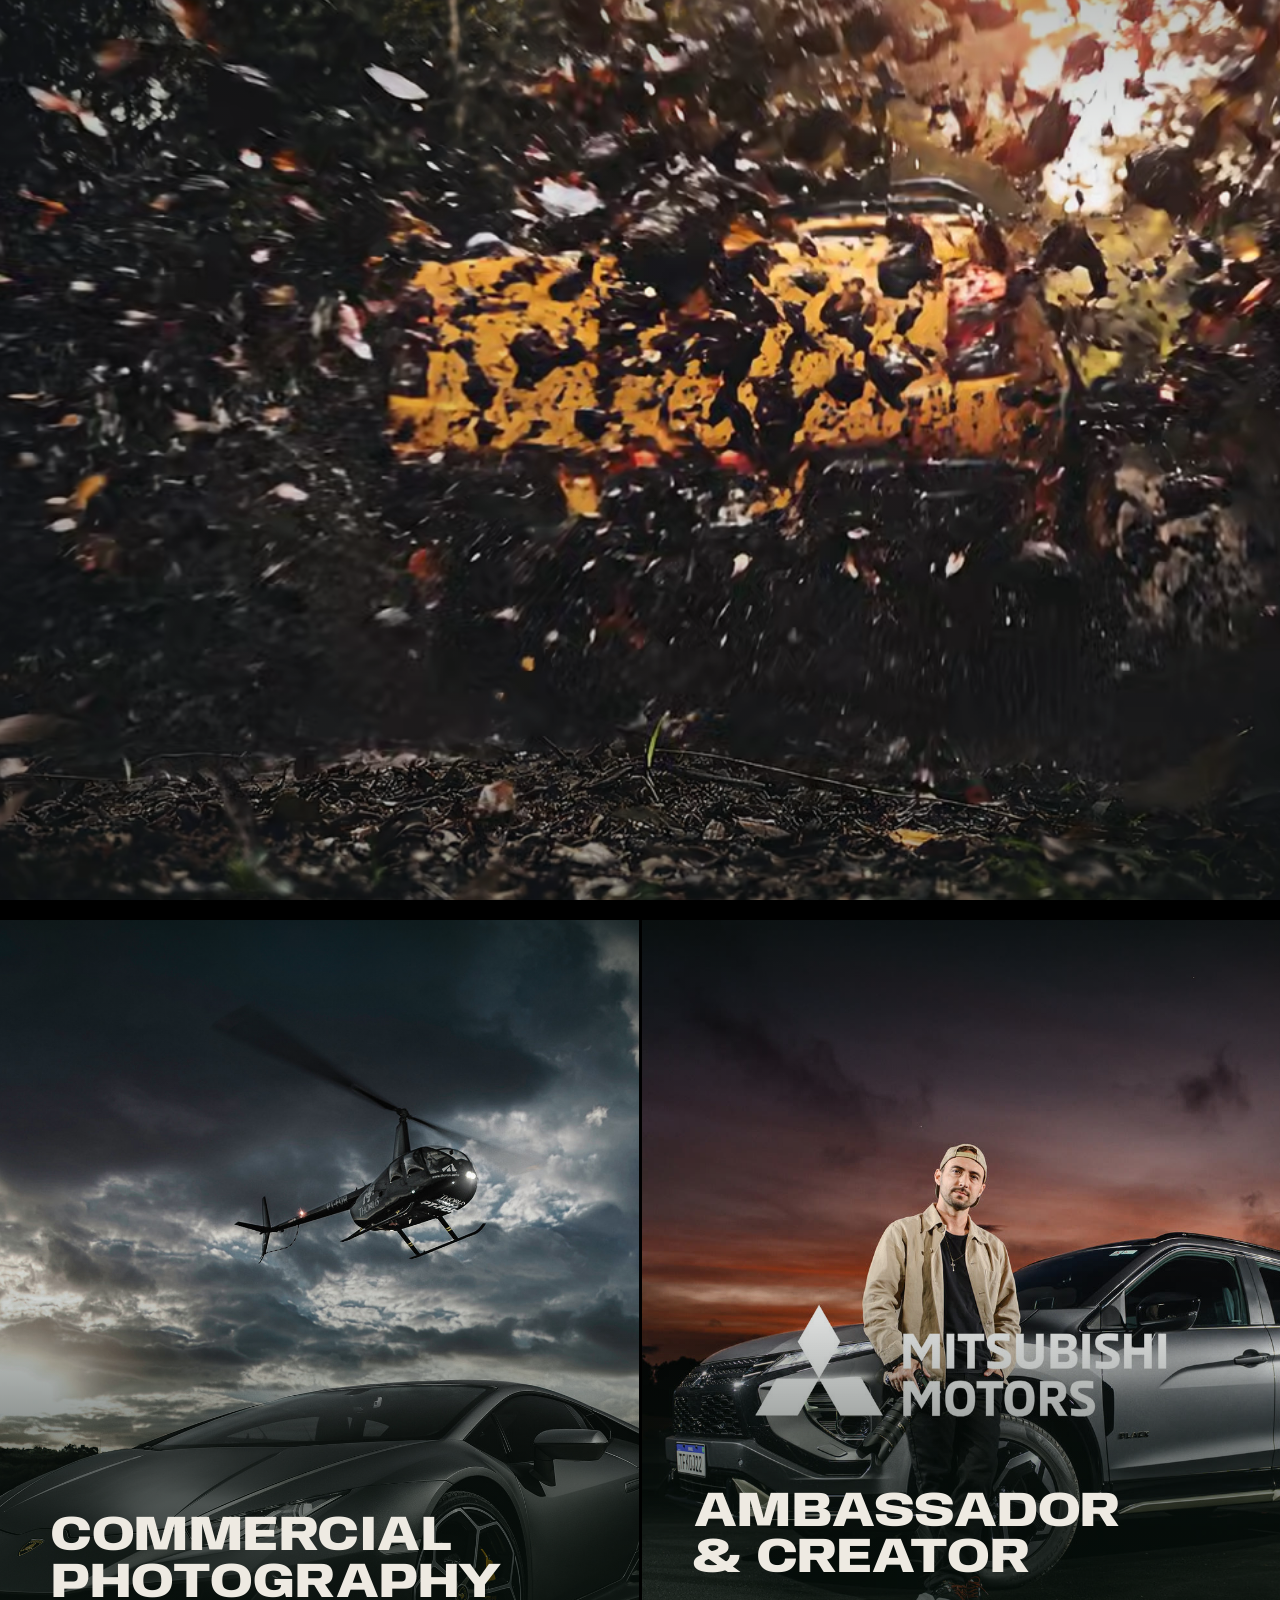
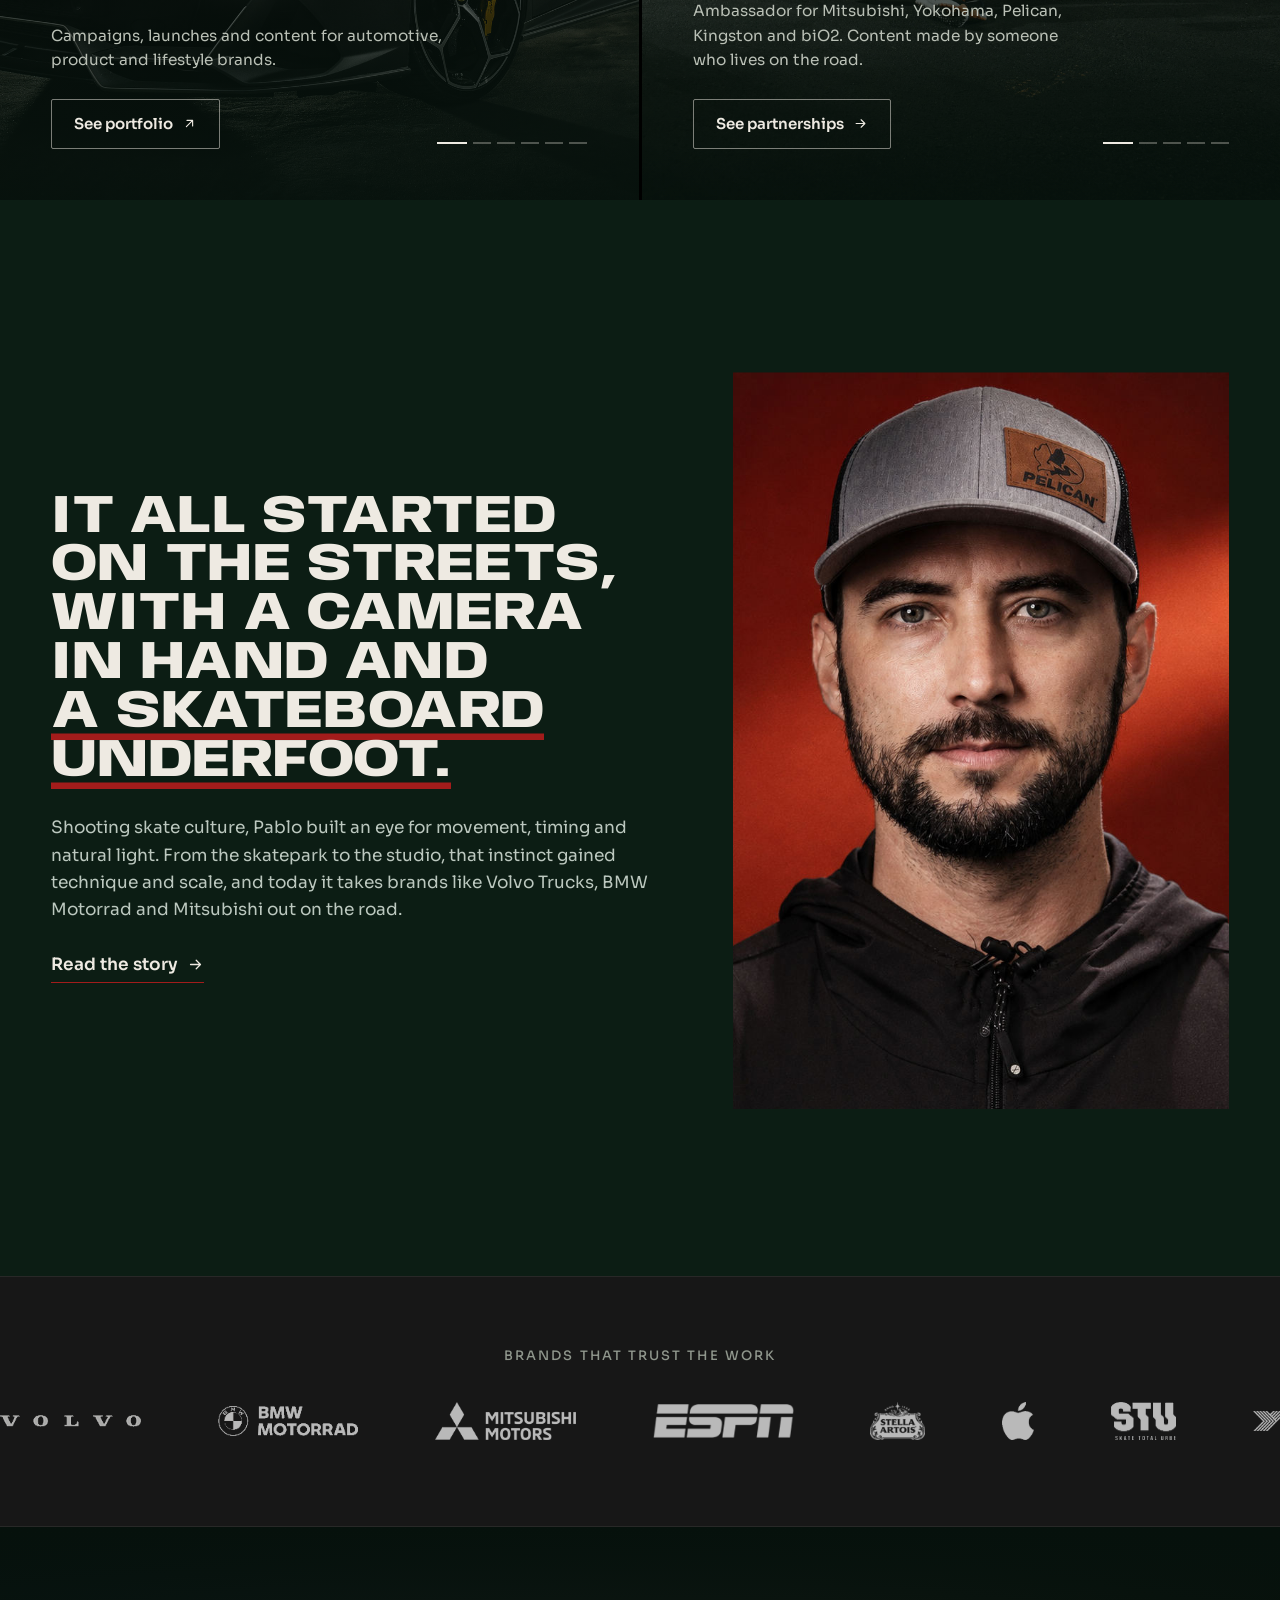
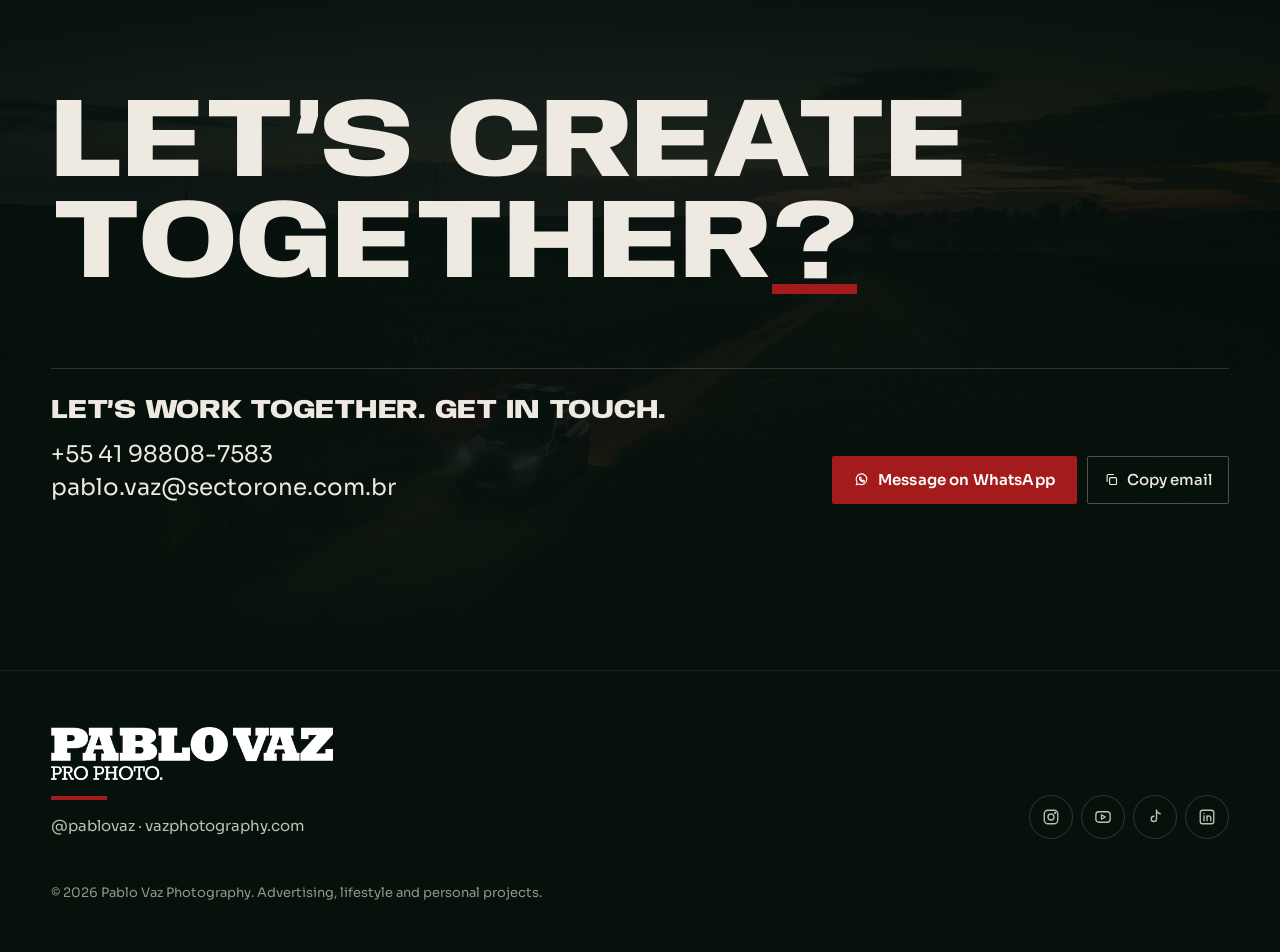
==== commit d4ccdaa0: "Add files via upload" ====
--- a/index.html
+++ b/index.html
@@ -3,15 +3,33 @@
 <head>
 <meta charset="utf-8">
 <meta name="viewport" content="width=device-width, initial-scale=1">
-<title>Pablo Vaz Photography</title>
-<meta name="description" content="Pablo Vaz, commercial automotive, off-road and lifestyle photographer and brand ambassador.">
+<title>Pablo Vaz | Automotive, Off-road & Lifestyle Photographer</title>
+<meta name="description" content="Commercial automotive, off-road and lifestyle photographer with 23 years on the road. Campaigns for Volvo Trucks, BMW Motorrad, Mitsubishi and ESPN.">
+<!-- seo -->
+<meta name="theme-color" content="#0C1D14">
+<link rel="icon" type="image/png" sizes="32x32" href="/favicon-32.png">
+<link rel="apple-touch-icon" href="/apple-touch-icon.png">
+<meta property="og:type" content="website">
+<meta property="og:site_name" content="Pablo Vaz Photography">
+<meta property="og:locale" content="en_US">
+<meta property="og:locale:alternate" content="pt_BR">
+<meta property="og:title" content="Pablo Vaz | Automotive, Off-road &amp; Lifestyle Photographer">
+<meta property="og:description" content="Commercial automotive, off-road and lifestyle photographer with 23 years on the road. Campaigns for Volvo Trucks, BMW Motorrad, Mitsubishi and ESPN.">
+<meta property="og:url" content="https://www.vazphotography.com/">
+<meta property="og:image" content="https://www.vazphotography.com/img/og.jpg">
+<meta property="og:image:width" content="1200">
+<meta property="og:image:height" content="630">
+<meta property="og:image:alt" content="Pablo Vaz, off-road automotive photography">
+<meta name="twitter:card" content="summary_large_image">
+<script type="application/ld+json">{"@context": "https://schema.org", "@graph": [{"@type": "WebSite", "@id": "https://www.vazphotography.com/#site", "url": "https://www.vazphotography.com/", "name": "Pablo Vaz Photography", "inLanguage": "en", "publisher": {"@id": "https://www.vazphotography.com/#pablo"}}, {"@type": "Person", "@id": "https://www.vazphotography.com/#pablo", "name": "Pablo Vaz", "url": "https://www.vazphotography.com/", "image": "https://www.vazphotography.com/img/og.jpg", "jobTitle": "Commercial automotive photographer and brand ambassador", "sameAs": ["https://www.instagram.com/pablovaz", "https://www.tiktok.com/@pablovazfoto", "https://www.youtube.com/pablovaz", "https://www.linkedin.com/in/photovaz/", "https://pablovaz.myportfolio.com", "https://www.pablovaz.com/"], "knowsAbout": ["Automotive photography", "Off-road photography", "Lifestyle photography", "Advertising photography"]}, {"@type": "ProfessionalService", "@id": "https://www.vazphotography.com/#studio", "name": "Pablo Vaz Photography", "url": "https://www.vazphotography.com/", "image": "https://www.vazphotography.com/img/og.jpg", "logo": "https://www.vazphotography.com/icon-512.png", "telephone": "+55 41 98808-7583", "email": "pablo.vaz@sectorone.com.br", "areaServed": "BR", "founder": {"@id": "https://www.vazphotography.com/#pablo"}, "description": "Automotive, off-road and lifestyle advertising photography", "sameAs": ["https://www.instagram.com/pablovaz", "https://www.tiktok.com/@pablovazfoto", "https://www.youtube.com/pablovaz", "https://www.linkedin.com/in/photovaz/", "https://pablovaz.myportfolio.com"]}]}</script>
+<!-- /seo -->
 <link rel="canonical" href="https://www.vazphotography.com/">
 <link rel="alternate" hreflang="pt-BR" href="https://www.pablovaz.com/">
 <link rel="alternate" hreflang="en" href="https://www.vazphotography.com/">
 <link rel="alternate" hreflang="x-default" href="https://www.pablovaz.com/">
 <link rel="preconnect" href="https://fonts.googleapis.com">
 <link rel="preconnect" href="https://fonts.gstatic.com" crossorigin>
-<link rel="stylesheet" href="https://fonts.googleapis.com/css2?family=Sora:wght@400;500;600&family=Zilla+Slab:wght@600;700&family=Anybody:wdth,wght@50..150,800&family=Gloock&display=swap">
+<link rel="stylesheet" href="https://fonts.googleapis.com/css2?family=Sora:wght@400;500;600&family=Anybody:wdth,wght@50..150,800&display=swap">
 <script>try{if("scrollRestoration" in history)history.scrollRestoration="manual";var nv=performance.getEntriesByType&&performance.getEntriesByType("navigation")[0];if(location.hash&&nv&&nv.type==="reload")history.replaceState(null,"",location.pathname+location.search);if(!location.hash)window.scrollTo(0,0)}catch(e){}
 try{if(!location.hash&&!matchMedia("(prefers-reduced-motion: reduce)").matches)document.documentElement.classList.add("vid","intro-on")}catch(e){}</script>
 <link rel="stylesheet" href="css/site.css">
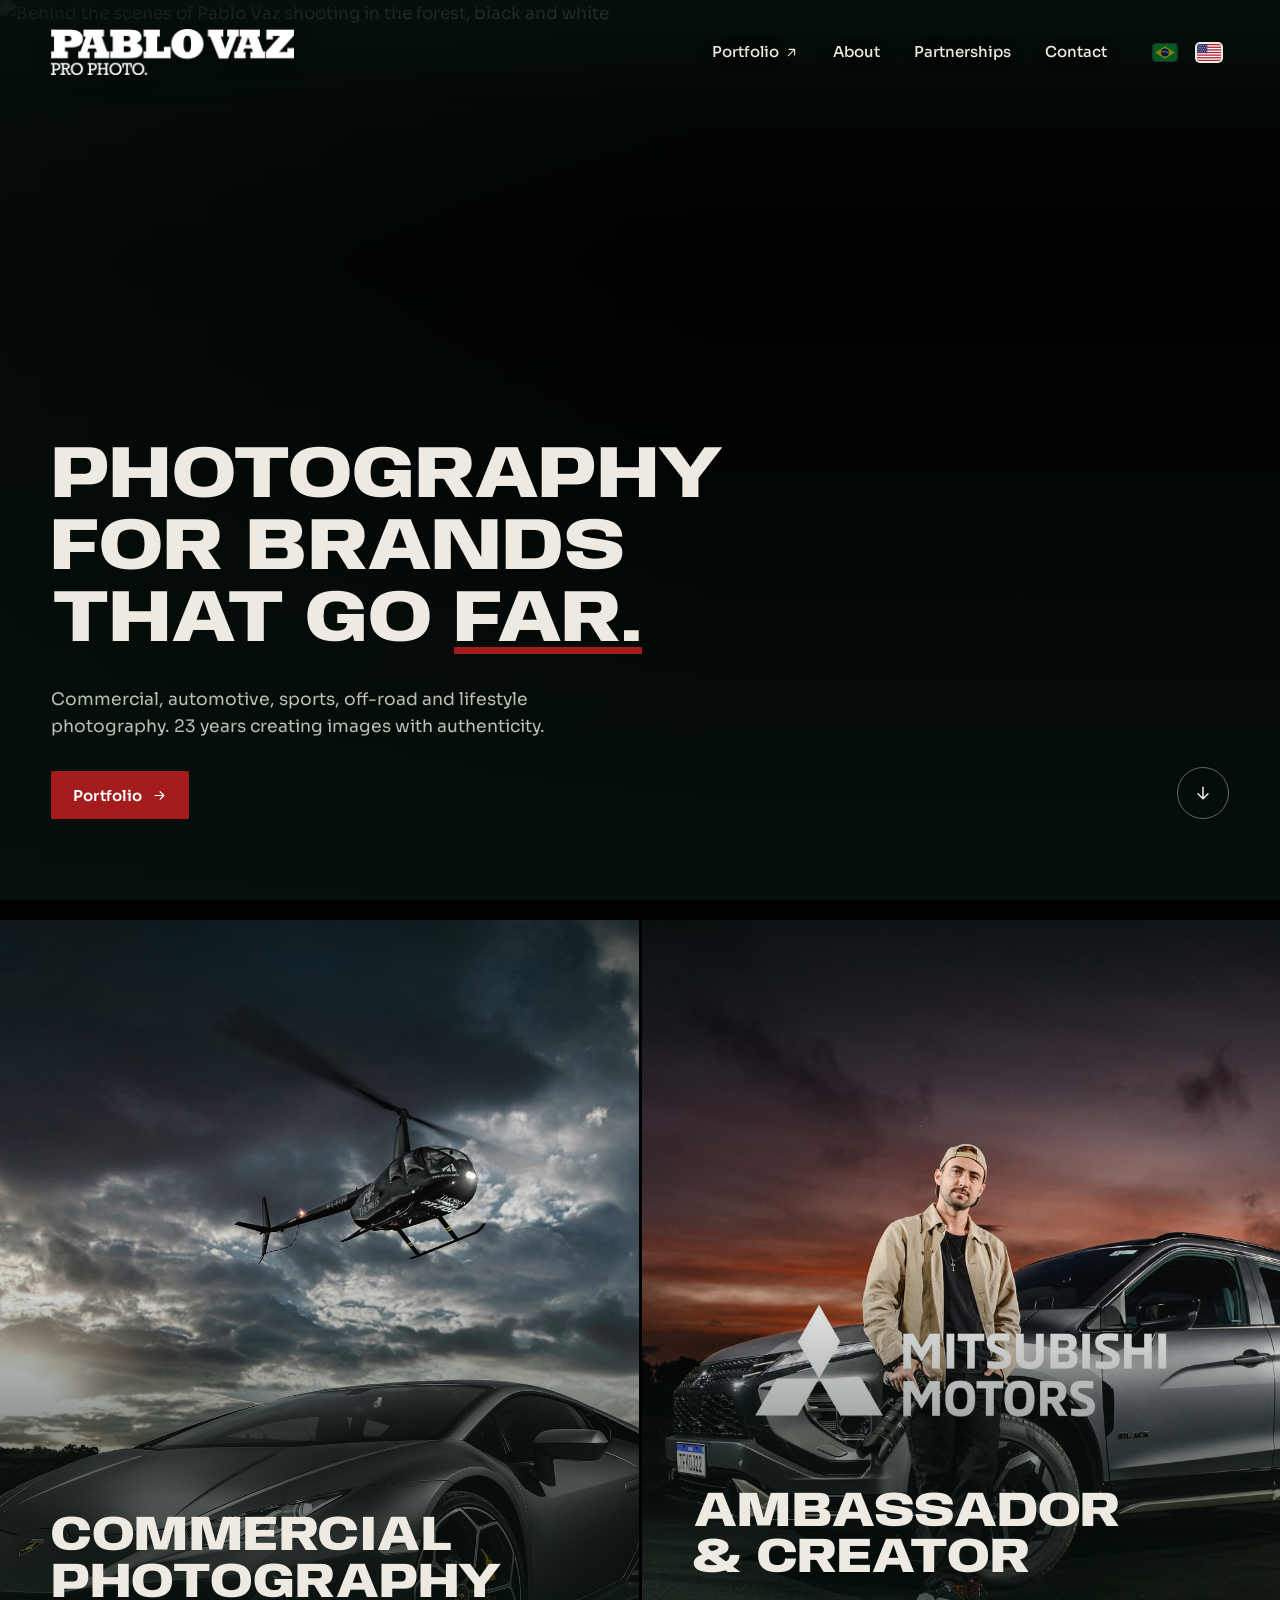
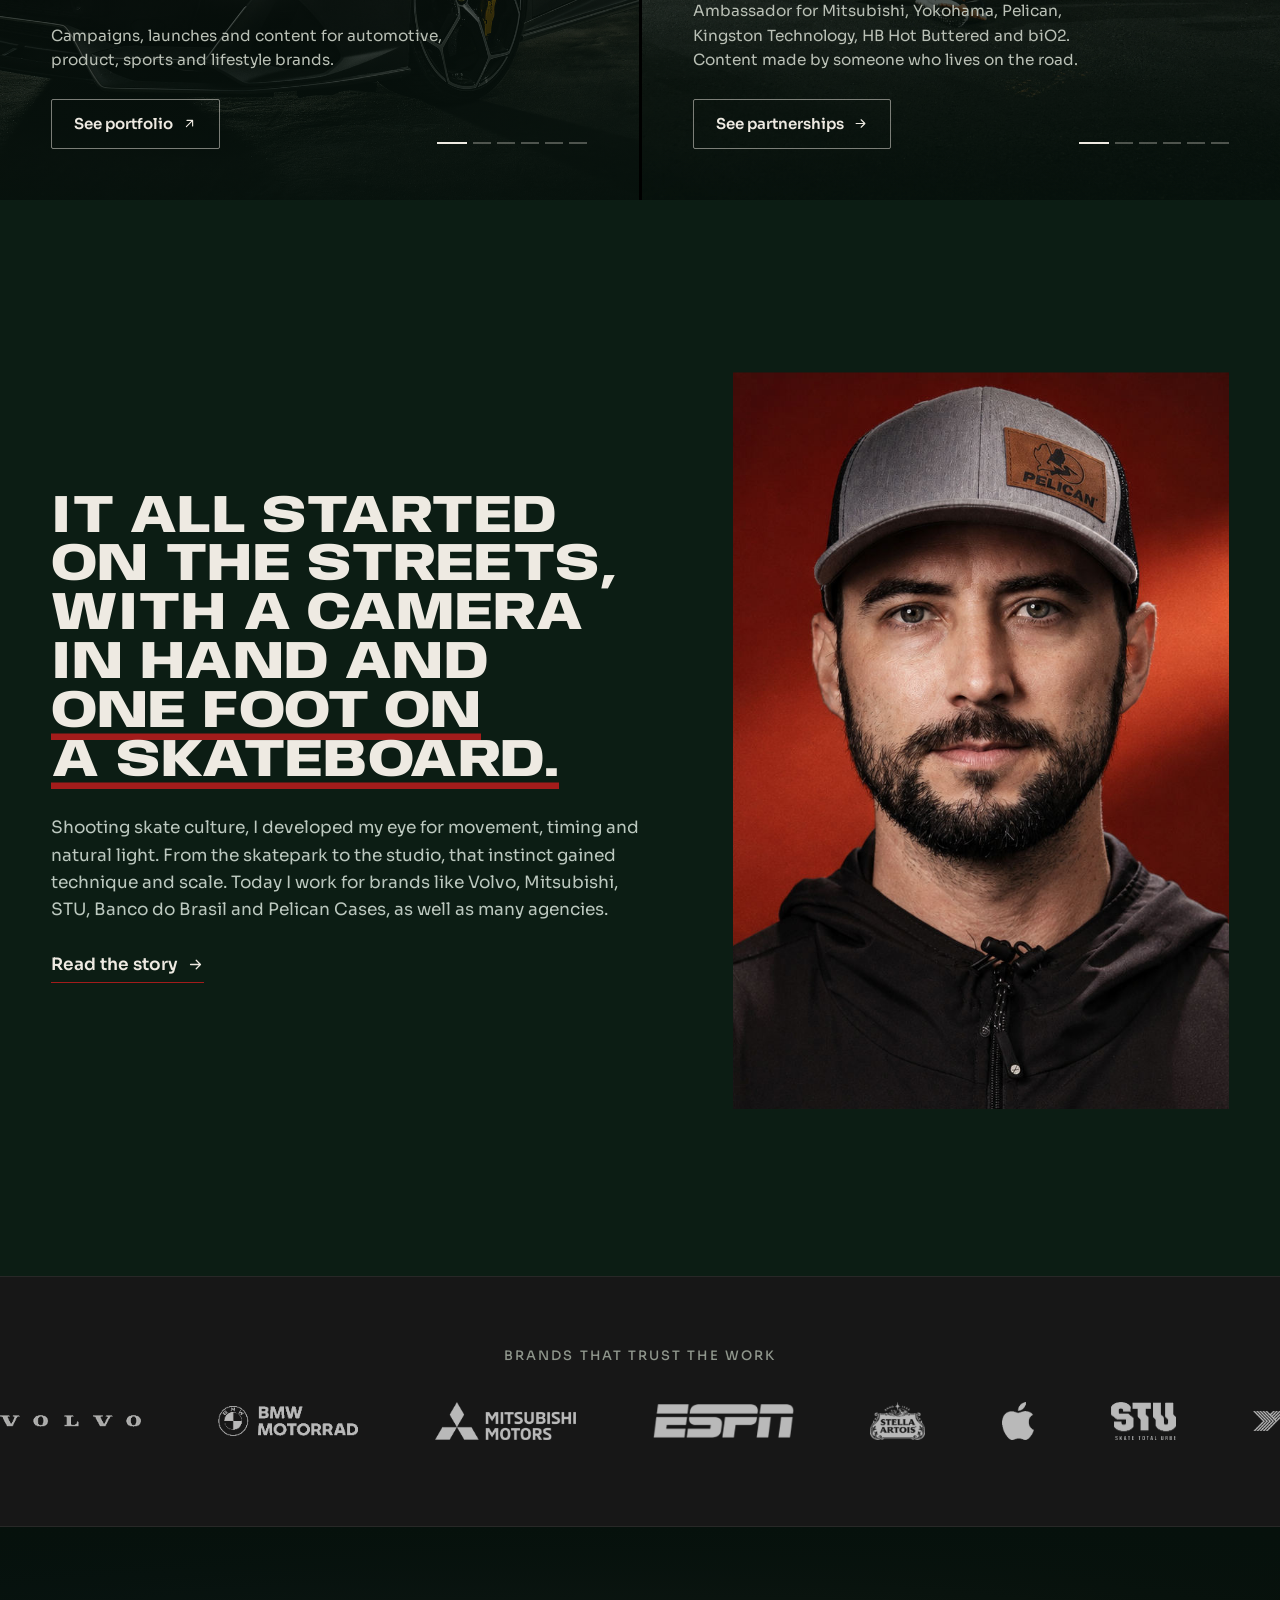
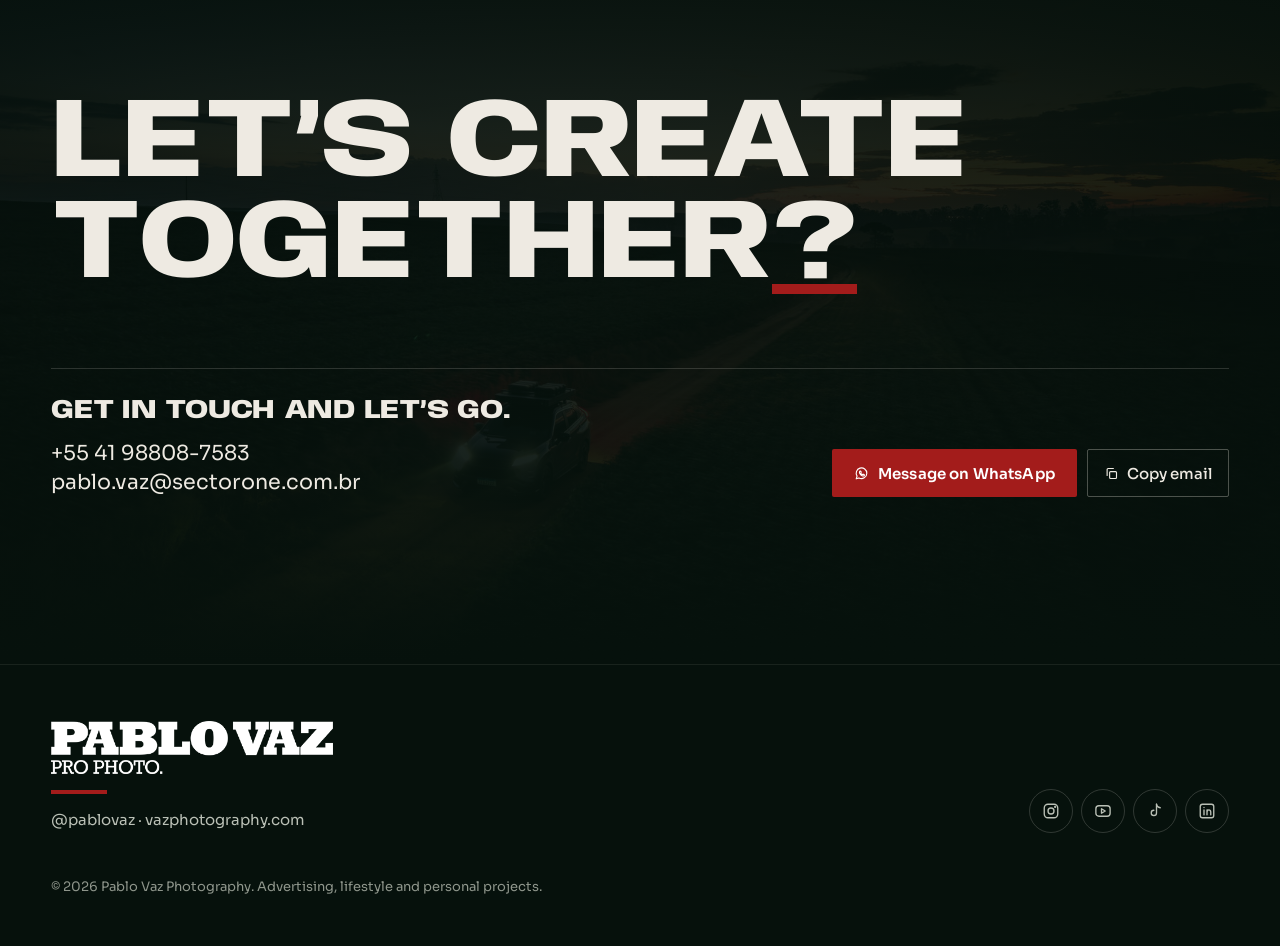
==== commit 9272f834: "Add files via upload" ====
--- a/index.html
+++ b/index.html
@@ -31,7 +31,7 @@
 <link rel="preconnect" href="https://fonts.gstatic.com" crossorigin>
 <link rel="stylesheet" href="https://fonts.googleapis.com/css2?family=Sora:wght@400;500;600&family=Anybody:wdth,wght@50..150,800&display=swap">
 <script>try{if("scrollRestoration" in history)history.scrollRestoration="manual";var nv=performance.getEntriesByType&&performance.getEntriesByType("navigation")[0];if(location.hash&&nv&&nv.type==="reload")history.replaceState(null,"",location.pathname+location.search);if(!location.hash)window.scrollTo(0,0)}catch(e){}
-try{if(!location.hash&&!matchMedia("(prefers-reduced-motion: reduce)").matches)document.documentElement.classList.add("vid","intro-on")}catch(e){}</script>
+try{if(!location.hash&&!matchMedia("(prefers-reduced-motion: reduce)").matches)document.documentElement.classList.add("vid")}catch(e){}</script>
 <link rel="stylesheet" href="css/site.css">
 
 </head>
@@ -59,14 +59,14 @@
 
 <main>
 <section class="hero" id="inicio">
-  <div class="ph"><img src="img/hero-169.jpg" width="2400" height="1350" alt="Yellow pickup truck on an off-road forest trail kicking up leaves and mud" fetchpriority="high"><video id="intro" muted autoplay playsinline webkit-playsinline disablepictureinpicture preload="auto" aria-hidden="true"></video></div>
+  <div class="ph"><picture><source media="(max-aspect-ratio: 1/1)" srcset="img/loop-poster-mobile.jpg"><img src="img/loop-poster.jpg" width="1920" height="1080" alt="Behind the scenes of Pablo Vaz shooting in the forest, black and white" fetchpriority="high"></picture><video id="loop" muted loop playsinline webkit-playsinline disablepictureinpicture disableremoteplayback preload="auto" aria-hidden="true"></video></div>
   <div class="wrap">
     <h1 class="display">
       <span class="ln"><span>Photography</span></span>
       <span class="ln"><span>for brands</span></span>
       <span class="ln"><span>that go <span class="underline">far.</span></span></span>
     </h1>
-    <p class="lead">Commercial automotive, off-road and lifestyle photography. 23 years creating images for Volvo Trucks, BMW Motorrad, Mitsubishi and ESPN.</p>
+    <p class="lead">Commercial, automotive, sports, off-road and lifestyle photography. 23&nbsp;years creating images with authenticity.</p>
     <div class="ctas">
       <a class="btn btn-red" href="https://pablovaz.myportfolio.com" target="_blank" rel="noopener">Portfolio <svg class="i" viewBox="0 0 24 24" aria-hidden="true"><path d="M5 12h14M13 6l6 6-6 6"/></svg></a>
     </div>
@@ -86,7 +86,7 @@
     </div>
     <div class="in">
       <h2 class="dfont">Commercial<br>photography</h2>
-      <p>Campaigns, launches and content for automotive, product and lifestyle brands.</p>
+      <p>Campaigns, launches and content for automotive, product, sports and lifestyle brands.</p>
       <span class="pill">See portfolio <svg class="i" viewBox="0 0 24 24" aria-hidden="true"><path d="M7 17 17 7M8 7h9v9"/></svg></span>
     </div>
     <div class="dots" aria-hidden="true"><i></i><i></i><i></i><i></i><i></i><i></i></div>
@@ -98,21 +98,22 @@
       <img src="img/parc/pelican.jpg" alt="Pelican case with a drone in a truck bed" loading="lazy" decoding="async">
       <img src="img/parc/kingston.jpg" alt="Kingston card going into the camera" loading="lazy" decoding="async">
       <img src="img/parc/bio2.jpg" alt="Pablo Vaz wearing a biO2 cap and sunglasses" loading="lazy" decoding="async">
+      <img src="img/parc/hb.jpg" alt="Pablo Vaz in a cap wearing HB sunglasses" loading="lazy" decoding="async">
     </div>
     <div class="in">
       <h2 class="dfont">Ambassador<br>&amp; Creator</h2>
-      <p>Ambassador for Mitsubishi, Yokohama, Pelican, Kingston and biO2. Content made by someone who lives on the road.</p>
+      <p>Ambassador for Mitsubishi, Yokohama, Pelican, Kingston Technology, HB Hot Buttered and biO2. Content made by someone who lives on the road.</p>
       <span class="pill">See partnerships <svg class="i" viewBox="0 0 24 24" aria-hidden="true"><path d="M5 12h14M13 6l6 6-6 6"/></svg></span>
     </div>
-    <div class="dots" aria-hidden="true"><i></i><i></i><i></i><i></i><i></i></div>
+    <div class="dots" aria-hidden="true"><i></i><i></i><i></i><i></i><i></i><i></i></div>
   </a>
 </section>
 
 <section class="story sec" id="historia">
   <div class="wrap grid">
     <div>
-      <blockquote class="dfont rv">It all started on the streets, with a camera in hand and <em>a skateboard underfoot.</em></blockquote>
-      <p class="rv">Shooting skate culture, Pablo built an eye for movement, timing and natural light. From the skatepark to the studio, that instinct gained technique and scale, and today it takes brands like Volvo Trucks, BMW Motorrad and Mitsubishi out on the road.</p>
+      <blockquote class="dfont rv">It all started on the streets, with a camera in hand and <em>one foot on a skateboard.</em></blockquote>
+      <p class="rv">Shooting skate culture, I developed my eye for movement, timing and natural light. From the skatepark to the studio, that instinct gained technique and scale. Today I work for brands like Volvo, Mitsubishi, STU, Banco do Brasil and Pelican Cases, as well as many agencies.</p>
       <a class="link rv" href="/about">Read the story <svg class="i" viewBox="0 0 24 24" aria-hidden="true"><path d="M5 12h14M13 6l6 6-6 6"/></svg></a>
     </div>
     <figure class="rv-clip"><div class="media" data-parallax="0.1"><img src="img/retrato.jpg" width="1254" height="1254" loading="lazy" decoding="async" alt="Portrait of Pablo Vaz wearing a cap, red background"></div></figure>
@@ -155,7 +156,7 @@
     <h2 class="display big rv">Let&rsquo;s create<br>together<span class="underline">?</span></h2>
     <div class="row rv">
       <div>
-        <h3 class="dfont">Let&rsquo;s work together. Get in touch.</h3>
+        <h3 class="dfont">Get in touch and let&rsquo;s go.</h3>
         <p><a href="https://wa.me/5541988087583" target="_blank" rel="noopener">+55 41 98808-7583</a><br><a href="mailto:pablo.vaz@sectorone.com.br">pablo.vaz@sectorone.com.br</a></p>
       </div>
       <div class="acts">
@@ -185,35 +186,20 @@
 <script src="js/site.js"></script>
 <script>
 (function(){
-  var root=document.documentElement;
-  // Hero: intro video, then the still photo with a slow zoom out
-
-  var hero=document.getElementById('inicio'), vid=document.getElementById('intro');
-  function go(){ if(hero.classList.contains('go'))return; root.classList.remove('intro-on'); hero.classList.add('go') }
-  function still(){ if(hero.classList.contains('go'))return; if(vid)vid.remove(); go() }
+  // Hero: making-of loop (horizontal or vertical); the text comes in a few seconds after it starts
+  var root=document.documentElement, hero=document.getElementById('inicio'), vid=document.getElementById('loop'), t=0;
+  function go(){ if(!hero.classList.contains('go'))hero.classList.add('go') }
+  function soon(){ if(!t)t=setTimeout(go,2800) }
   if(root.classList.contains('vid')&&vid&&vid.play){
-    var started=false;
+    var W=window.innerWidth,H=window.innerHeight,tall=H>W;
     vid.muted=true; vid.defaultMuted=true; vid.setAttribute('muted','');
-    var W=window.innerWidth,H=window.innerHeight,tall=W<900&&H>W;
-    vid.poster=tall?'img/intro-poster-mobile.jpg':'img/intro-poster.jpg';
-    vid.src=tall?'img/intro-mobile.mp4':(W<900?'img/intro-720.mp4':'img/intro.mp4');
-    vid.addEventListener('playing',function(){started=true});
-    vid.addEventListener('ended',function(){vid.classList.add('out');go();setTimeout(function(){vid.remove()},900)});
-    var usedAnim=false;
-    function fallback(){
-      if(usedAnim||hero.classList.contains('go'))return; usedAnim=true;
-      var a=new Image(); a.className='anim'; a.alt=''; a.setAttribute('aria-hidden','true');
-      a.onload=function(){ if(vid)vid.remove(); setTimeout(function(){a.classList.add('out');go();setTimeout(function(){a.remove()},900)},4000) };
-      a.onerror=function(){ a.remove(); still() };
-      a.src=tall?'img/intro-mobile.avif':'img/intro-wide.avif';
-      vid.parentElement.appendChild(a);
-      setTimeout(function(){ if(!a.complete)still() },8000);
-    }
-    vid.addEventListener('error',fallback);
-    var pr=vid.play(); if(pr&&pr.catch)pr.catch(fallback);
-    setTimeout(function(){if(!started)fallback()},9000);
-    window.addEventListener('load',function(){window.scrollTo(0,0)});
-  } else { root.classList.remove('vid','intro-on'); hero.classList.add('go') }
+    vid.poster=tall?'img/loop-poster-mobile.jpg':'img/loop-poster.jpg';
+    vid.src=tall?'img/loop-mobile.mp4':(W<1100?'img/loop-720.mp4':'img/loop-1080.mp4');
+    vid.addEventListener('playing',function(){vid.classList.add('on');soon()});
+    vid.addEventListener('error',go);
+    var pr=vid.play(); if(pr&&pr.catch)pr.catch(go);
+    setTimeout(function(){ if(!t)go() },6000);
+  } else go();
 })();
 </script>
 </body>
--- a/css/site.css
+++ b/css/site.css
@@ -71,32 +71,22 @@
 .sheet a{font-size:calc(var(--ds)*clamp(44px,13vw,72px));line-height:1.06;text-decoration:none;display:block}
 
 /* Hero */
-.hero{position:relative;height:100svh;min-height:600px;overflow:hidden}
-.hero .ph{position:absolute;inset:0;transform-origin:47% 60%;animation:arrive 3s cubic-bezier(.2,.75,.2,1) both}
+.hero{position:relative;height:100svh;min-height:600px;overflow:hidden;background:#000}
+.hero .ph{position:absolute;inset:0}
 .hero .ph img,.hero .ph video{position:absolute;inset:0;width:100%;height:100%;object-fit:cover;object-position:50% 50%}
-.hero .ph img{transform-origin:47% 60%;animation:zoomout 42s cubic-bezier(.3,.1,.3,1) both}
-.hero .ph video{display:none}
-/* video intro mode */
-.vid .hero .ph{animation:none;transform:scale(1.09)}
-.vid .hero .ph img{animation:none;transition:opacity .7s ease}
-.intro-on .hero .ph img{opacity:0}
-.hero{background:#000}
-.vid .hero .ph video{display:block;transition:opacity .7s ease}
-.vid .hero .ph video.out,.hero .ph img.anim.out{opacity:0}
-.hero .ph img.anim{position:absolute;inset:0;width:100%;height:100%;object-fit:cover;object-position:50% 50%;opacity:1!important;animation:none;transition:opacity .7s ease}
-@media (max-width:899px) and (orientation:portrait){.hero .ph img{object-position:46% 50%}}
-.vid .hero.go .ph{animation:zoomout 42s cubic-bezier(.3,.1,.3,1) both}
+.hero .ph video{opacity:0;transition:opacity 1.2s ease}
+.hero .ph video.on{opacity:1}
+/* loop mode: the text waits for the video */
 .vid .hero:not(.go) h1 .ln > span,.vid .hero:not(.go) .lead,.vid .hero:not(.go) .ctas,.vid .hero:not(.go) .cue,.vid .hero:not(.go) .underline::after{animation:none;opacity:0}
 .vid .hero h1 .ln:nth-child(1) > span{animation-delay:.1s}
-.vid .hero h1 .ln:nth-child(2) > span{animation-delay:.22s}
-.vid .hero h1 .ln:nth-child(3) > span{animation-delay:.34s}
-.vid .hero .underline::after{animation-delay:.9s}
-.vid .hero .lead{animation-delay:.7s}
-.vid .hero .ctas{animation-delay:.85s}
-.vid .hero .cue{animation-delay:1.1s}
-.vid .hero::after{opacity:.35;transition:opacity 1.2s ease}
+.vid .hero h1 .ln:nth-child(2) > span{animation-delay:.24s}
+.vid .hero h1 .ln:nth-child(3) > span{animation-delay:.38s}
+.vid .hero .underline::after{animation-delay:1s}
+.vid .hero .lead{animation-delay:.8s}
+.vid .hero .ctas{animation-delay:.95s}
+.vid .hero .cue{animation-delay:1.2s}
+.vid .hero::after{opacity:.3;transition:opacity 1.6s ease}
 .vid .hero.go::after{opacity:1}
-.intro-on .top{opacity:0;pointer-events:none}
 .top{transition:opacity .8s ease,background .4s var(--ease),backdrop-filter .4s}
 .hero::after{content:"";position:absolute;inset:0;background:
   linear-gradient(180deg,rgba(6,17,12,.72) 0%,rgba(6,17,12,.3) 13%,rgba(6,17,12,0) 28%),
@@ -199,7 +189,7 @@
 .contact .big{font-size:calc(var(--ds)*clamp(60px,11vw,176px));line-height:.9}
 .contact .row{margin-top:clamp(40px,6vw,72px);padding-top:28px;border-top:1px solid rgba(238,234,226,.16);display:grid;grid-template-columns:minmax(0,1fr) auto;gap:24px 48px;align-items:end}
 .contact .row h3{font-size:calc(var(--ds)*clamp(26px,2.6vw,38px));line-height:1.05}
-.contact .row p{margin-top:14px;font-size:clamp(19px,1.8vw,24px);line-height:1.4;color:var(--osso-2)}
+.contact .row p{margin-top:14px;font-size:clamp(17px,1.62vw,21.5px);line-height:1.4;color:var(--osso-2)}
 .contact .row p a{text-decoration:none;color:var(--osso)}
 .contact .acts{display:flex;flex-wrap:wrap;gap:10px}
 .copy-btn{background:none;border:1px solid rgba(238,234,226,.3);color:var(--osso);min-height:48px;padding:0 16px;font:500 15px var(--body);border-radius:2px;cursor:pointer;display:inline-flex;align-items:center;gap:8px;transition:border-color .3s}
@@ -331,7 +321,7 @@
 .brands{background:var(--verde)}
 .brands .head{display:flex;justify-content:space-between;align-items:flex-end;gap:24px;margin-bottom:clamp(32px,5vw,56px)}
 .brands .head p{color:var(--osso-2);max-width:40ch}
-.cards{display:grid;grid-template-columns:repeat(5,minmax(0,1fr));gap:clamp(10px,1.2vw,18px)}
+.cards{display:grid;grid-template-columns:repeat(6,minmax(0,1fr));gap:clamp(10px,1.2vw,18px)}
 .card{display:block;text-decoration:none;color:inherit;background:none;border:0;padding:0;text-align:left;cursor:pointer;font:inherit}
 .card .ph{position:relative;aspect-ratio:1000/1362;overflow:hidden;background:var(--mata);transition:transform .6s var(--ease),box-shadow .6s var(--ease)}
 .card img{width:100%;height:100%;object-fit:cover;transition:transform 1.2s var(--ease)}
@@ -400,3 +390,23 @@
   .top.scrolled .wrap{height:64px}
   .top.scrolled .mark img{width:140px}
 }
+
+/* partnerships: six numbers in two rows */
+.ledger.six div:nth-child(3n+1){padding-left:0;border-left:0}
+.ledger.six div:nth-child(n+4){border-top:1px solid rgba(238,234,226,.16);margin-top:18px}
+/* brand cards: photo link + caption links */
+.card{cursor:default}
+.card .hit{display:block;width:100%;background:none;border:0;padding:0;cursor:pointer;color:inherit}
+.card .cap a,.card .cap button{display:inline-flex;align-items:center;gap:.4em;color:var(--osso-2);font:inherit;font-size:14px;text-decoration:none;background:none;border:0;padding:0;cursor:pointer;transition:color .3s}
+.card .cap a:hover,.card .cap button:hover{color:var(--osso)}
+.card .cap a:hover .i,.card .cap button:hover .i{transform:translate(2px,-2px)}
+.card:hover .cap .i{transform:none}
+/* smaller contact headline (partnerships) */
+.contact.sm .big{font-size:calc(var(--ds)*clamp(52px,9vw,144px))}
+.contact.sm .row h3{font-size:calc(var(--ds)*clamp(22px,2.2vw,32px))}
+.phero p b{color:var(--osso);font-weight:600}
+@media (max-width:640px){.ledger.six div:nth-child(n+2){border-top:1px solid rgba(238,234,226,.16);margin-top:0}}
+.ledger.six b{font-size:calc(var(--ds)*clamp(36px,3.9vw,60px))}
+.creator .ctas{flex-wrap:nowrap;gap:10px}
+.creator .ctas .btn{font-size:14px;padding:.8em 1.1em;min-height:46px;white-space:nowrap}
+@media (max-width:640px){.creator .ctas{display:grid;grid-template-columns:1fr 1fr}.creator .ctas .btn{justify-content:center;padding:.8em .6em}.creator .ctas .btn-red{grid-column:1/-1}}
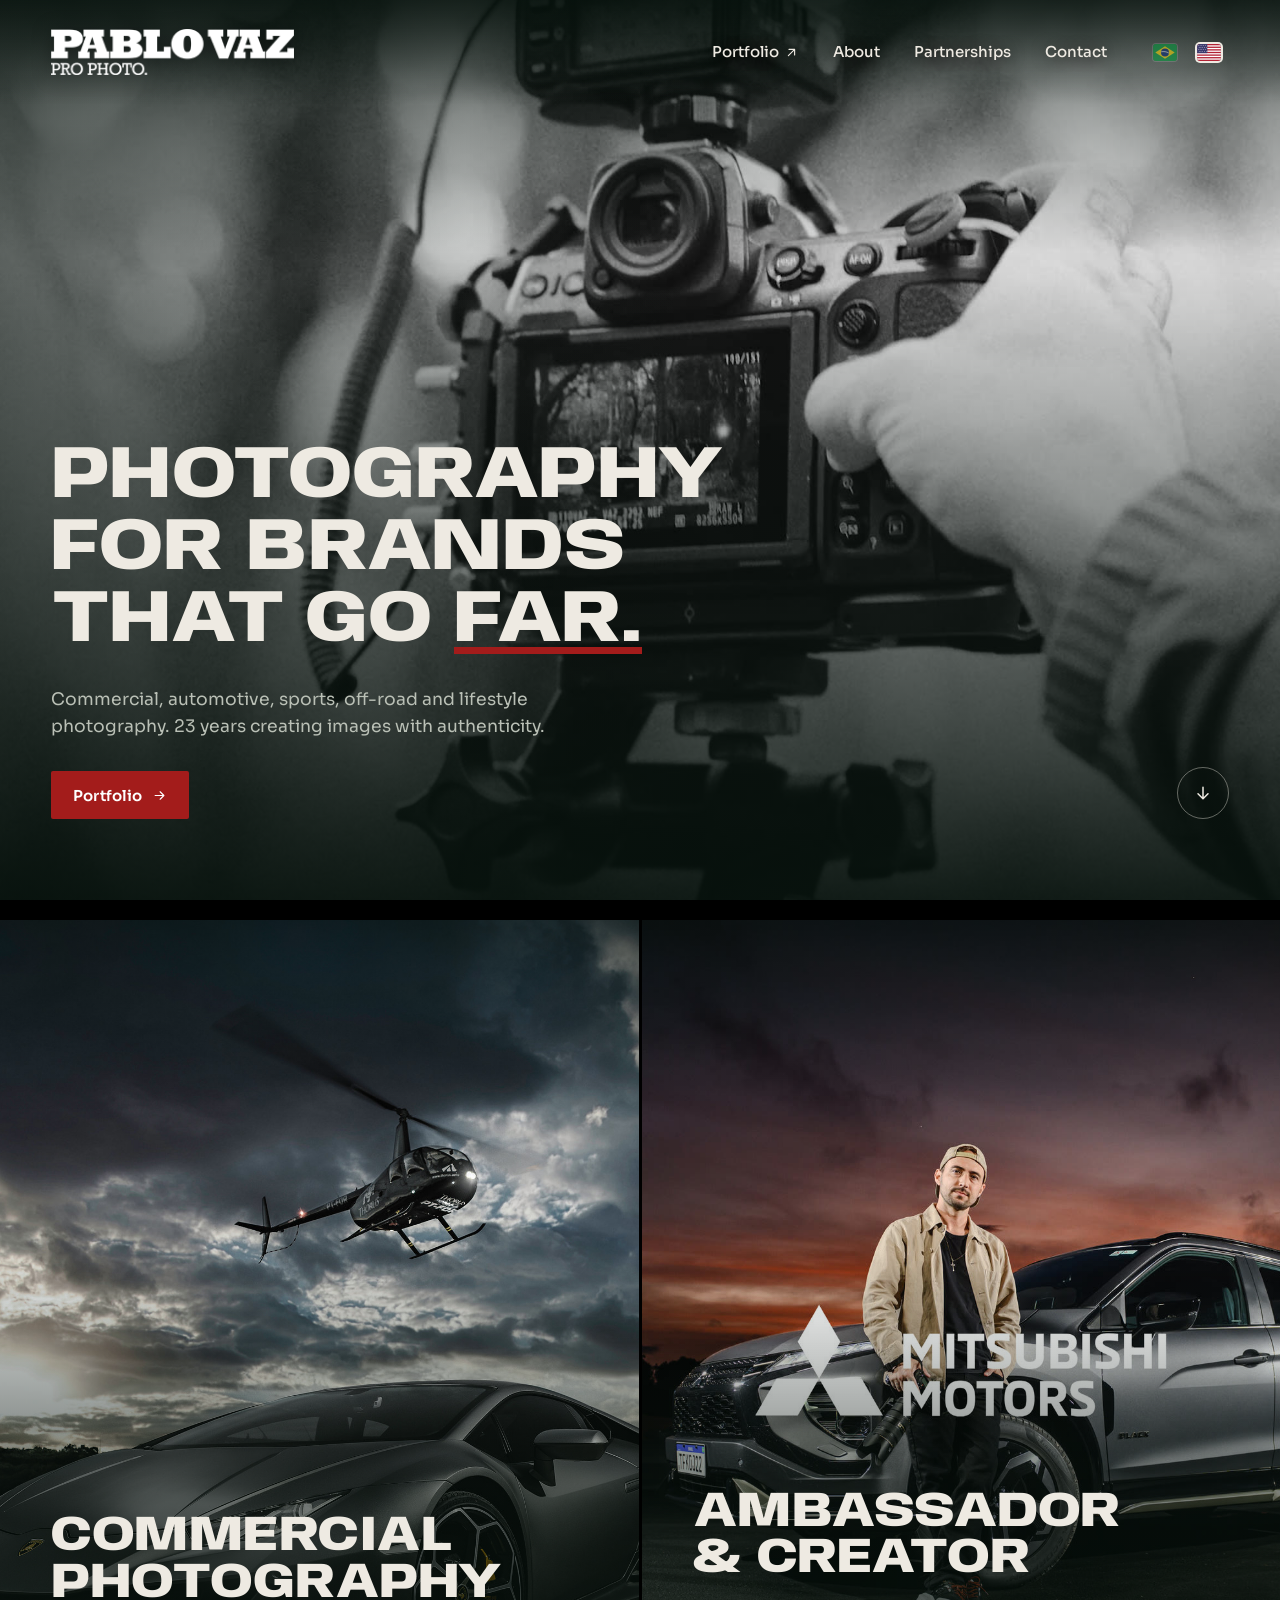
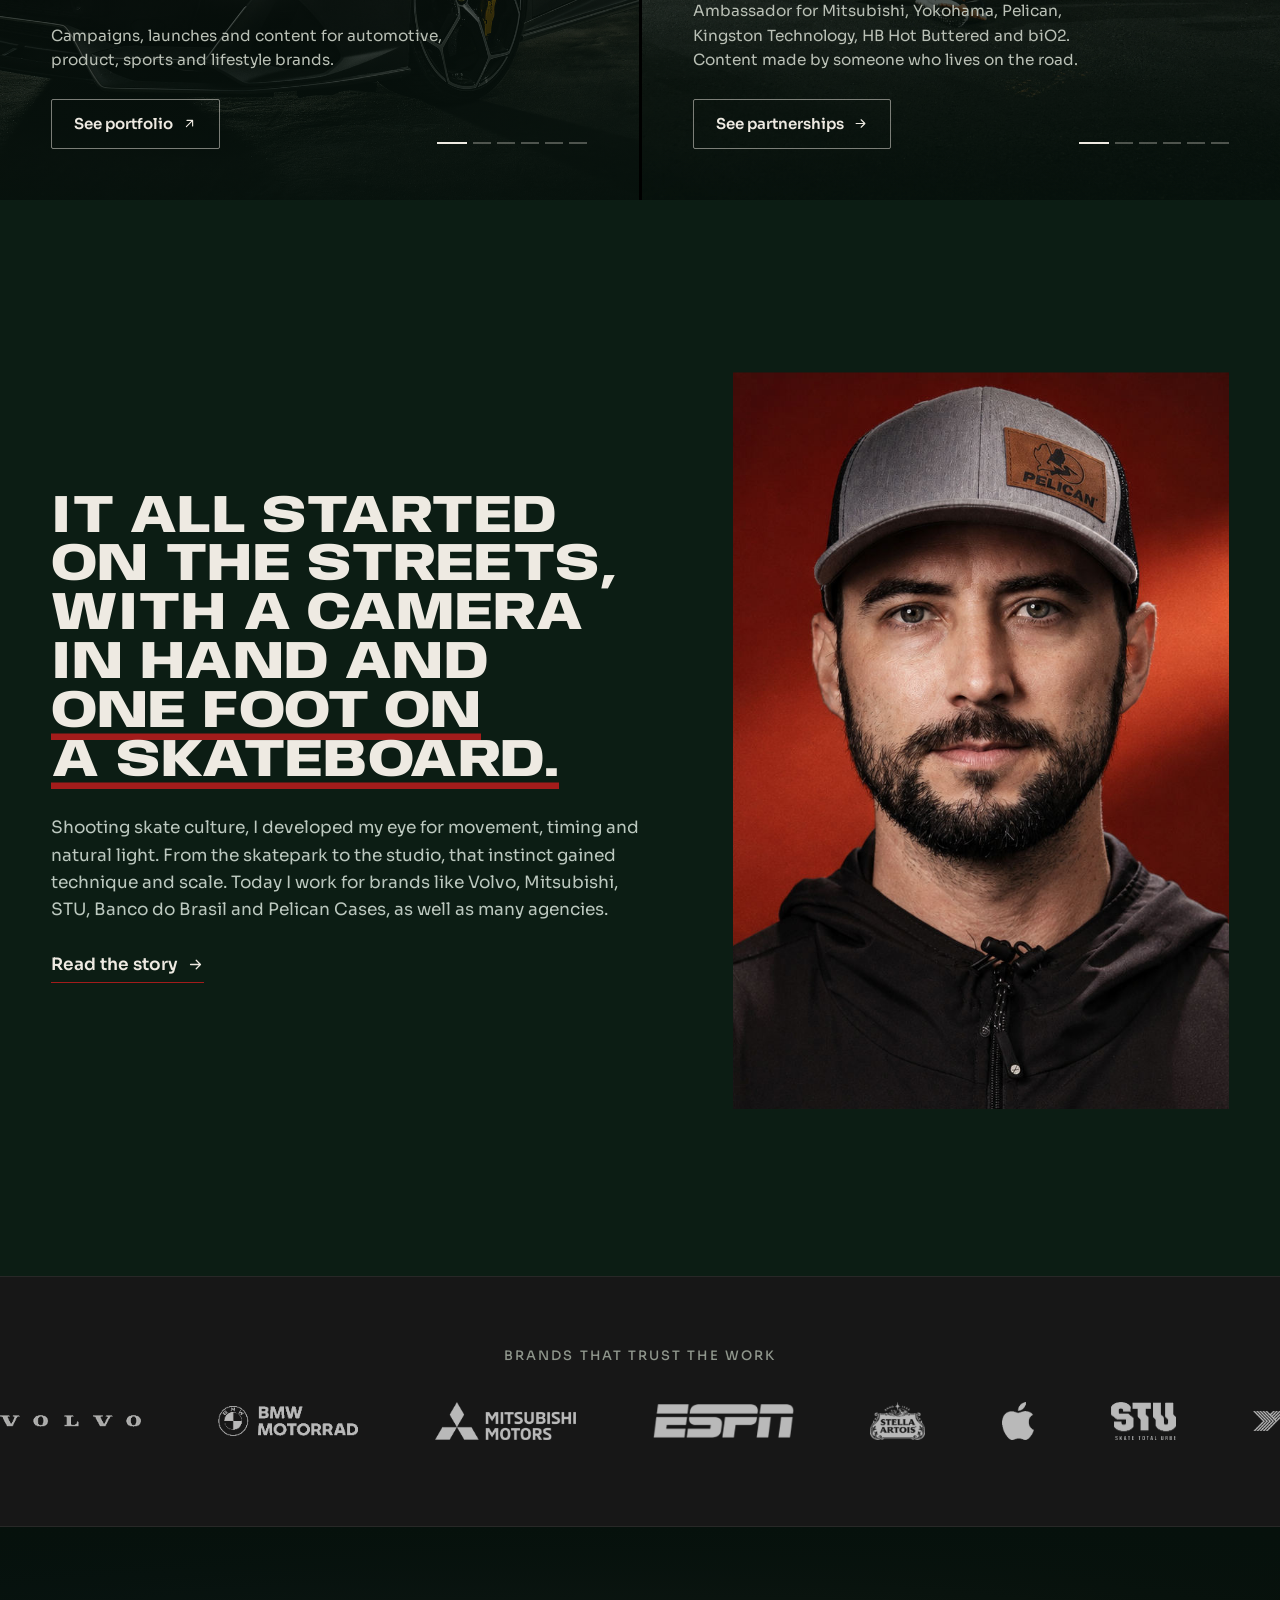
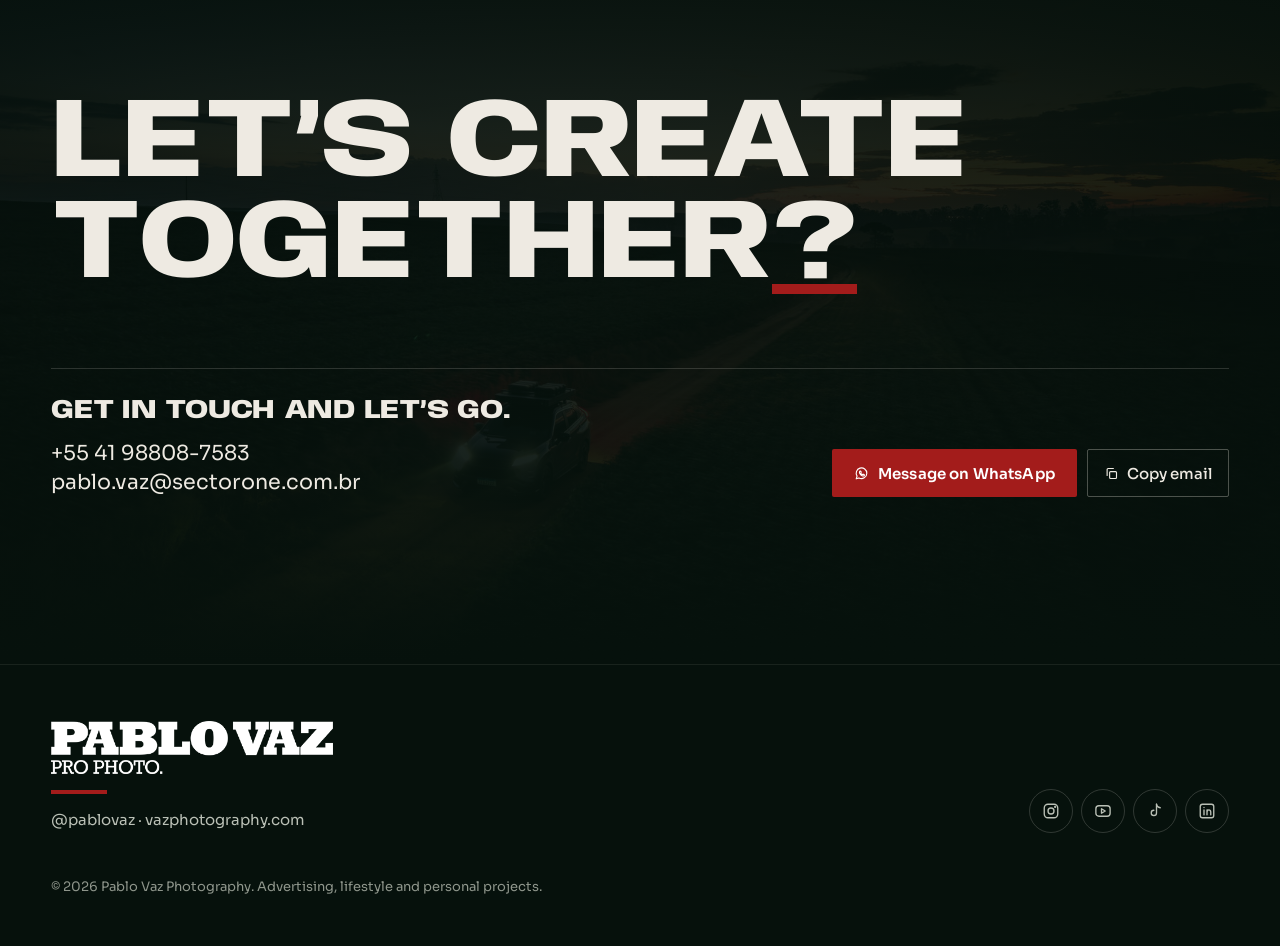
==== commit adcbebcc: "Add files via upload" ====
--- a/index.html
+++ b/index.html
@@ -190,15 +190,15 @@
   var root=document.documentElement, hero=document.getElementById('inicio'), vid=document.getElementById('loop'), t=0;
   function go(){ if(!hero.classList.contains('go'))hero.classList.add('go') }
   function soon(){ if(!t)t=setTimeout(go,2800) }
+  function still(){ hero.classList.add('still'); go() }
   if(root.classList.contains('vid')&&vid&&vid.play){
     var W=window.innerWidth,H=window.innerHeight,tall=H>W;
     vid.muted=true; vid.defaultMuted=true; vid.setAttribute('muted','');
-    vid.poster=tall?'img/loop-poster-mobile.jpg':'img/loop-poster.jpg';
     vid.src=tall?'img/loop-mobile.mp4':(W<1100?'img/loop-720.mp4':'img/loop-1080.mp4');
     vid.addEventListener('playing',function(){vid.classList.add('on');soon()});
-    vid.addEventListener('error',go);
-    var pr=vid.play(); if(pr&&pr.catch)pr.catch(go);
-    setTimeout(function(){ if(!t)go() },6000);
+    vid.addEventListener('error',still);
+    var pr=vid.play(); if(pr&&pr.catch)pr.catch(still);
+    setTimeout(function(){ if(!t)still() },6000);
   } else go();
 })();
 </script>
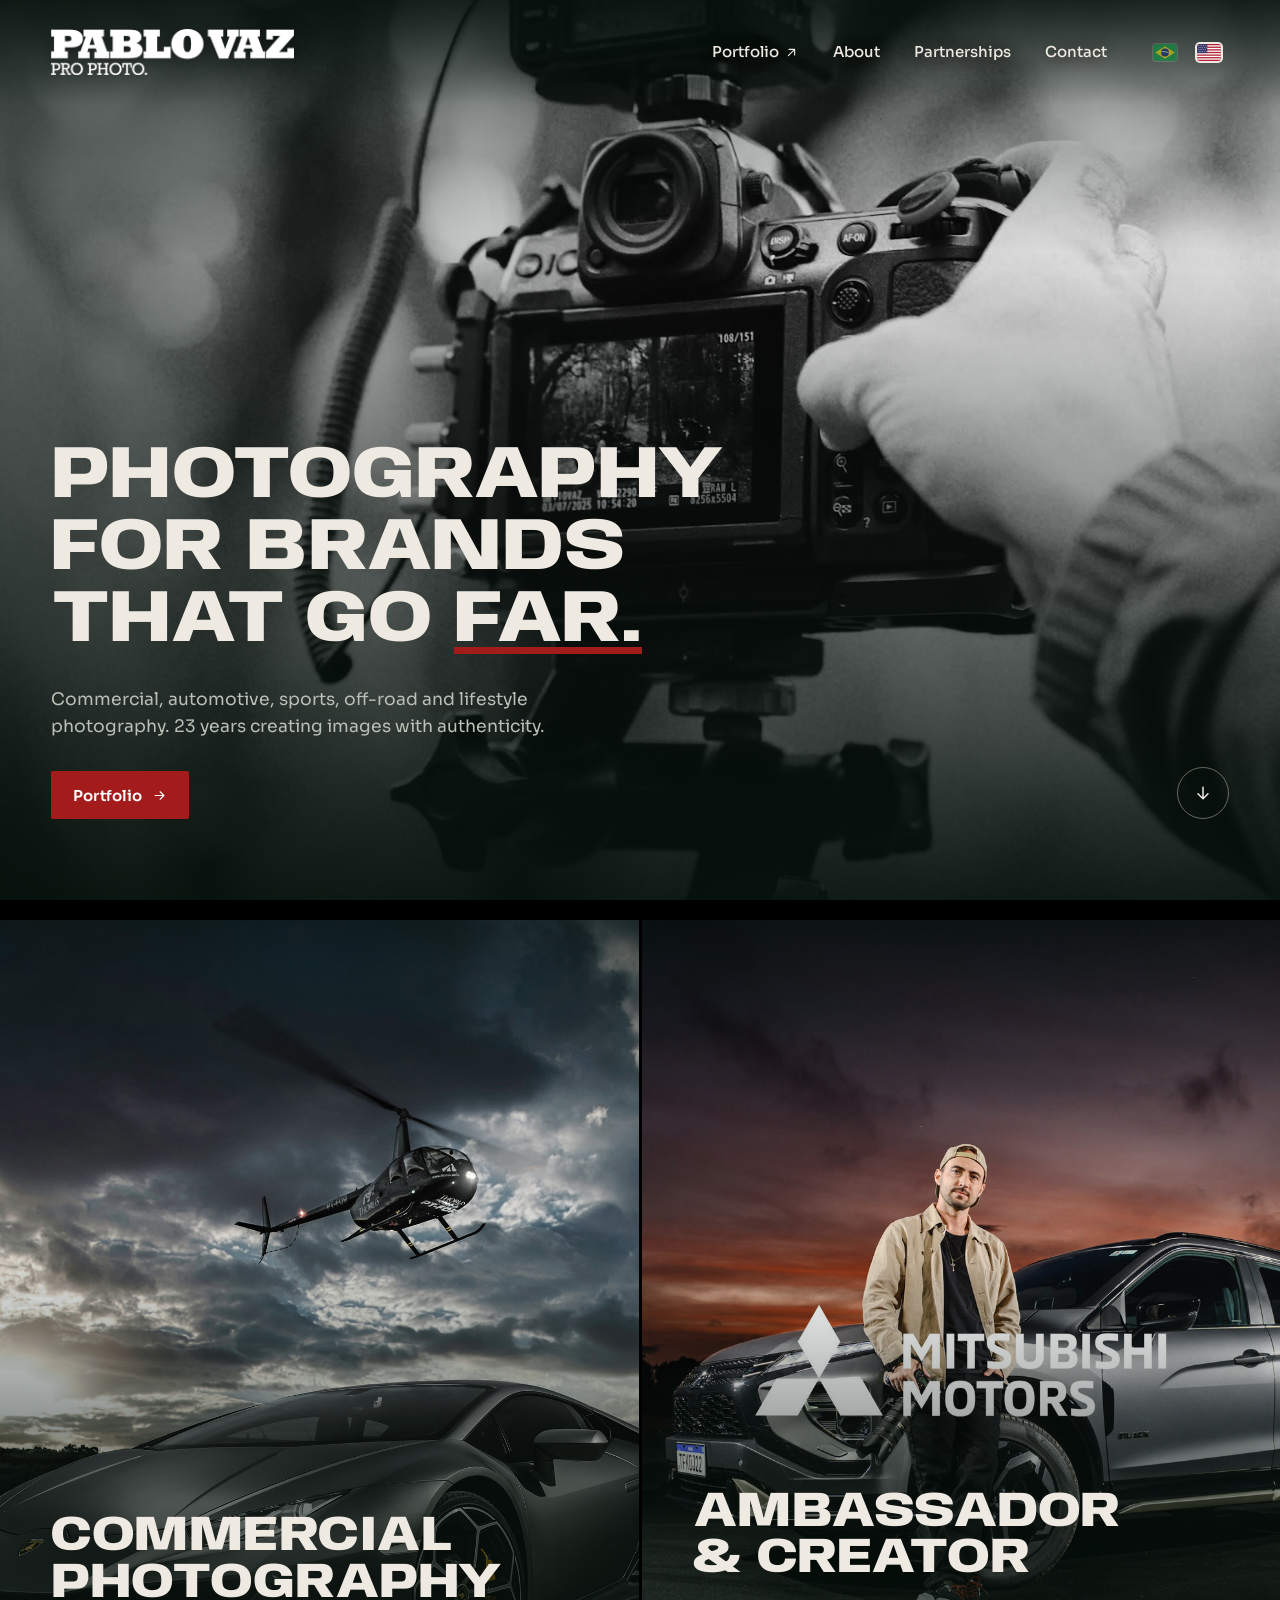
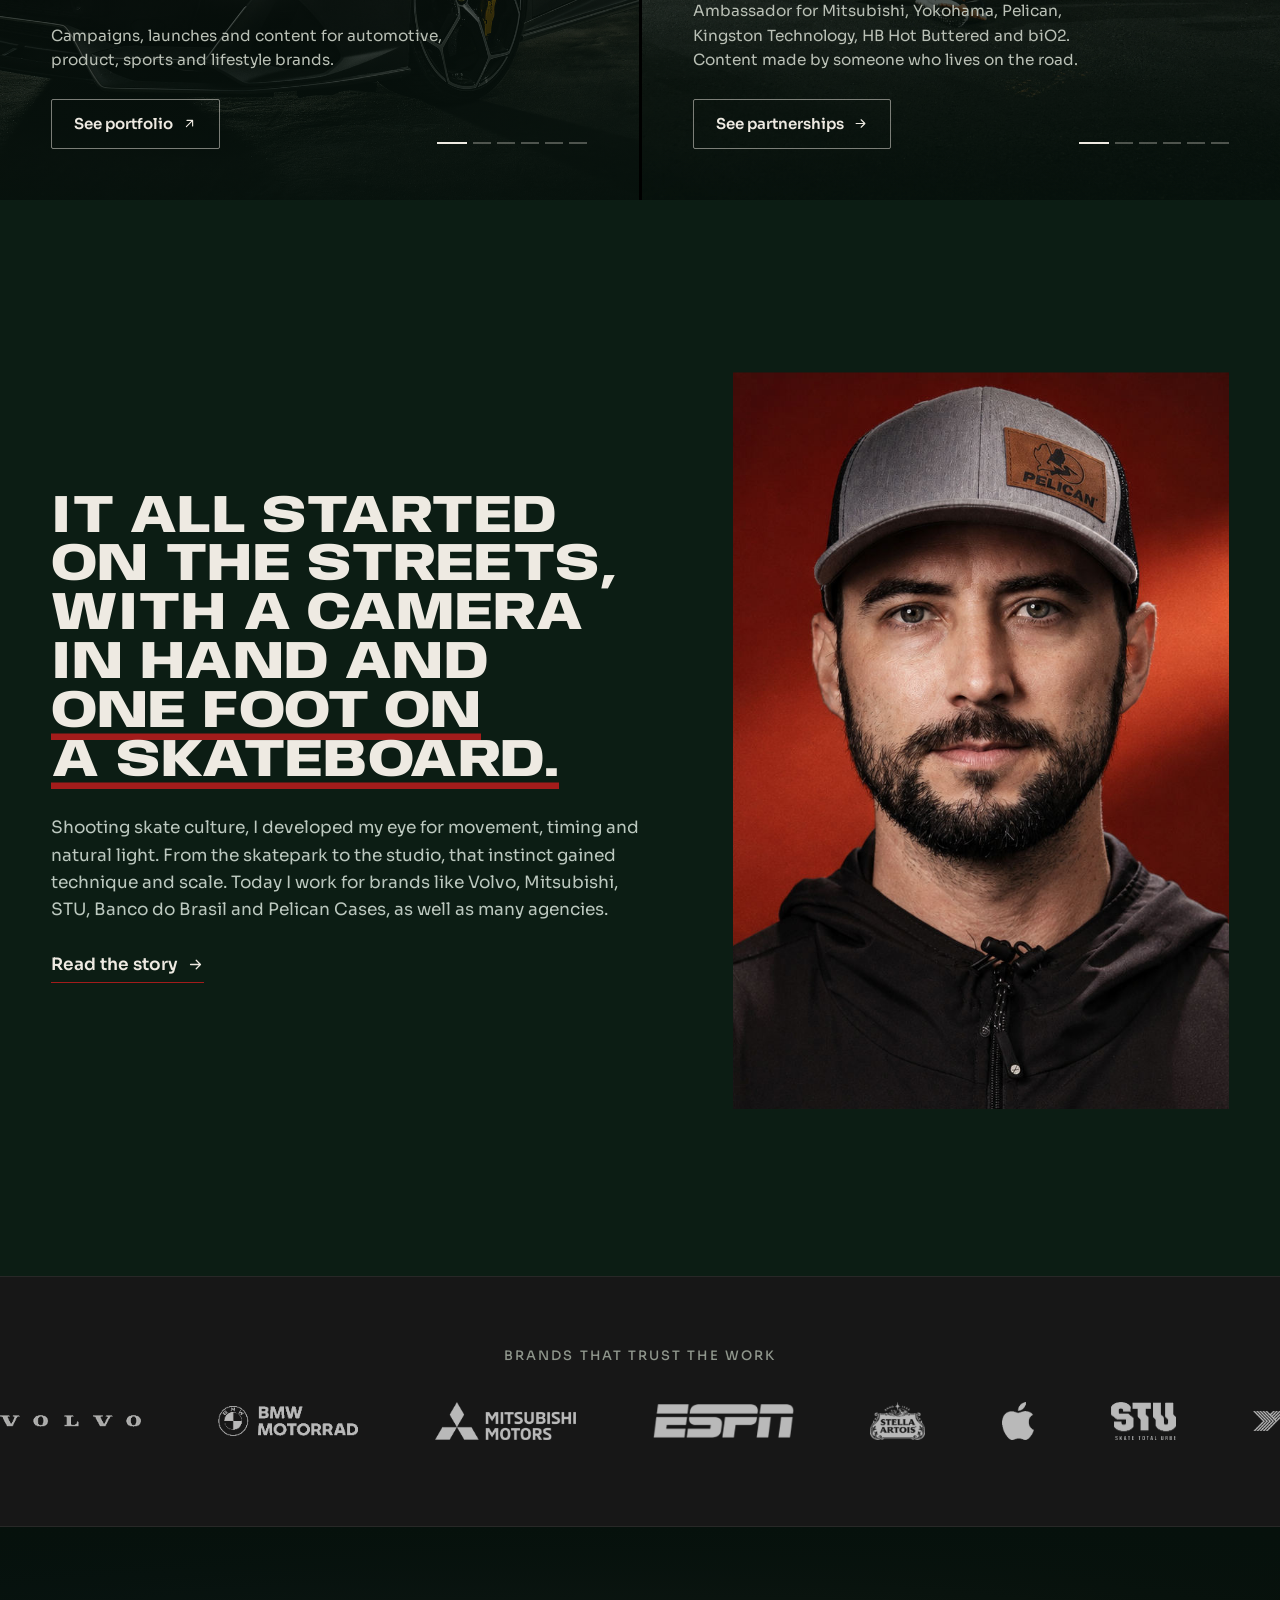
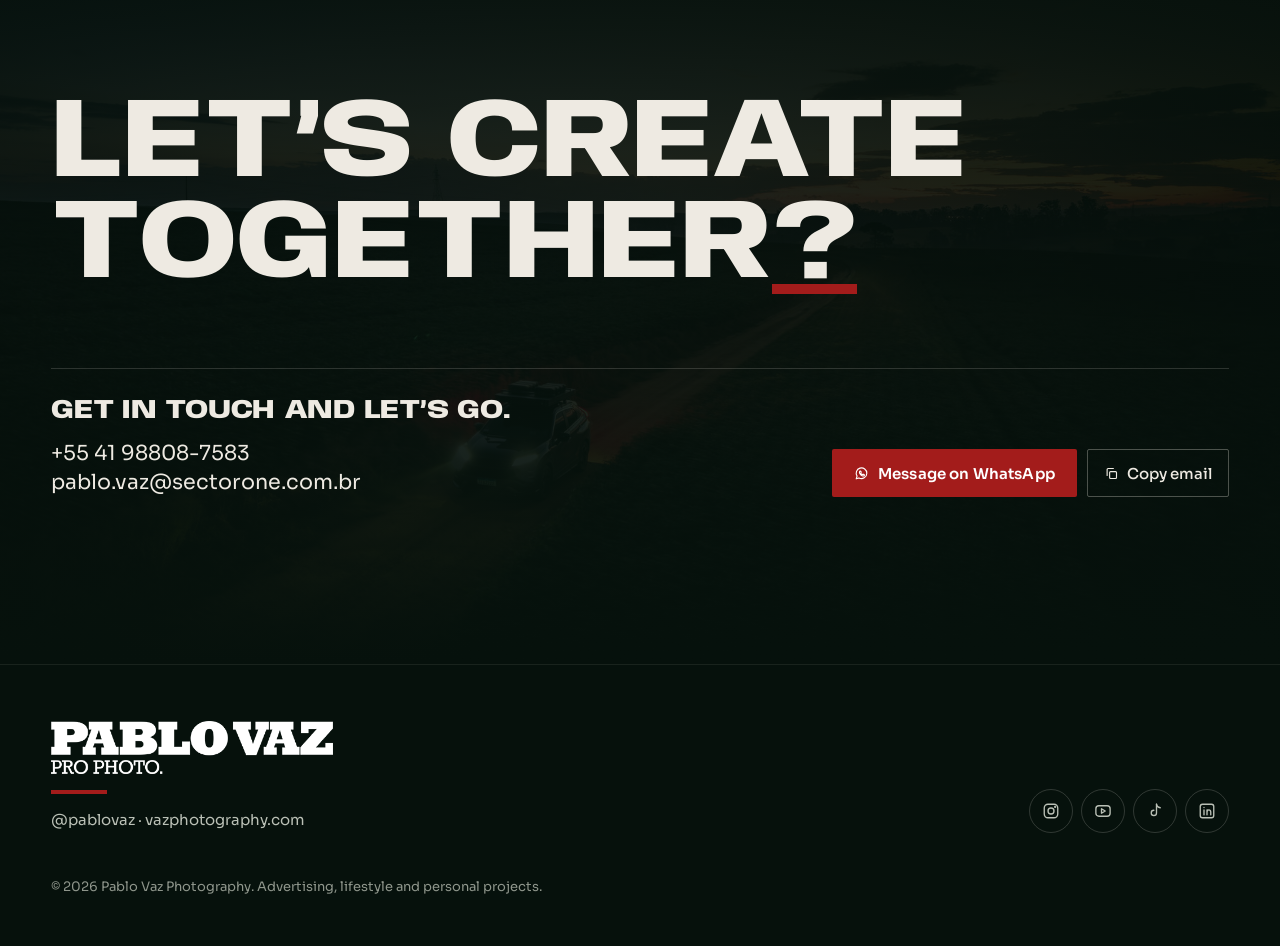
==== commit 54d4fae3: "Add files via upload" ====
--- a/index.html
+++ b/index.html
@@ -16,7 +16,7 @@
 <meta property="og:title" content="Pablo Vaz | Automotive, Off-road &amp; Lifestyle Photographer">
 <meta property="og:description" content="Commercial automotive, off-road and lifestyle photographer with 23 years on the road. Campaigns for Volvo Trucks, BMW Motorrad, Mitsubishi and ESPN.">
 <meta property="og:url" content="https://www.vazphotography.com/">
-<meta property="og:image" content="https://www.vazphotography.com/img/og.jpg">
+<meta property="og:image" content="https://www.vazphotography.com/img/og-home.jpg">
 <meta property="og:image:width" content="1200">
 <meta property="og:image:height" content="630">
 <meta property="og:image:alt" content="Pablo Vaz, off-road automotive photography">
--- a/css/site.css
+++ b/css/site.css
@@ -74,7 +74,10 @@
 .hero{position:relative;height:100svh;min-height:600px;overflow:hidden;background:#000}
 .hero .ph{position:absolute;inset:0}
 .hero .ph img,.hero .ph video{position:absolute;inset:0;width:100%;height:100%;object-fit:cover;object-position:50% 50%}
-.hero .ph video{opacity:0;transition:opacity 1.2s ease}
+.hero .ph video{opacity:0;transition:opacity .5s ease}
+/* loop mode: start on black; the still shows only if the video cannot play */
+.vid .hero .ph img{opacity:0;transition:opacity .5s ease}
+.vid .hero.still .ph img{opacity:1}
 .hero .ph video.on{opacity:1}
 /* loop mode: the text waits for the video */
 .vid .hero:not(.go) h1 .ln > span,.vid .hero:not(.go) .lead,.vid .hero:not(.go) .ctas,.vid .hero:not(.go) .cue,.vid .hero:not(.go) .underline::after{animation:none;opacity:0}
